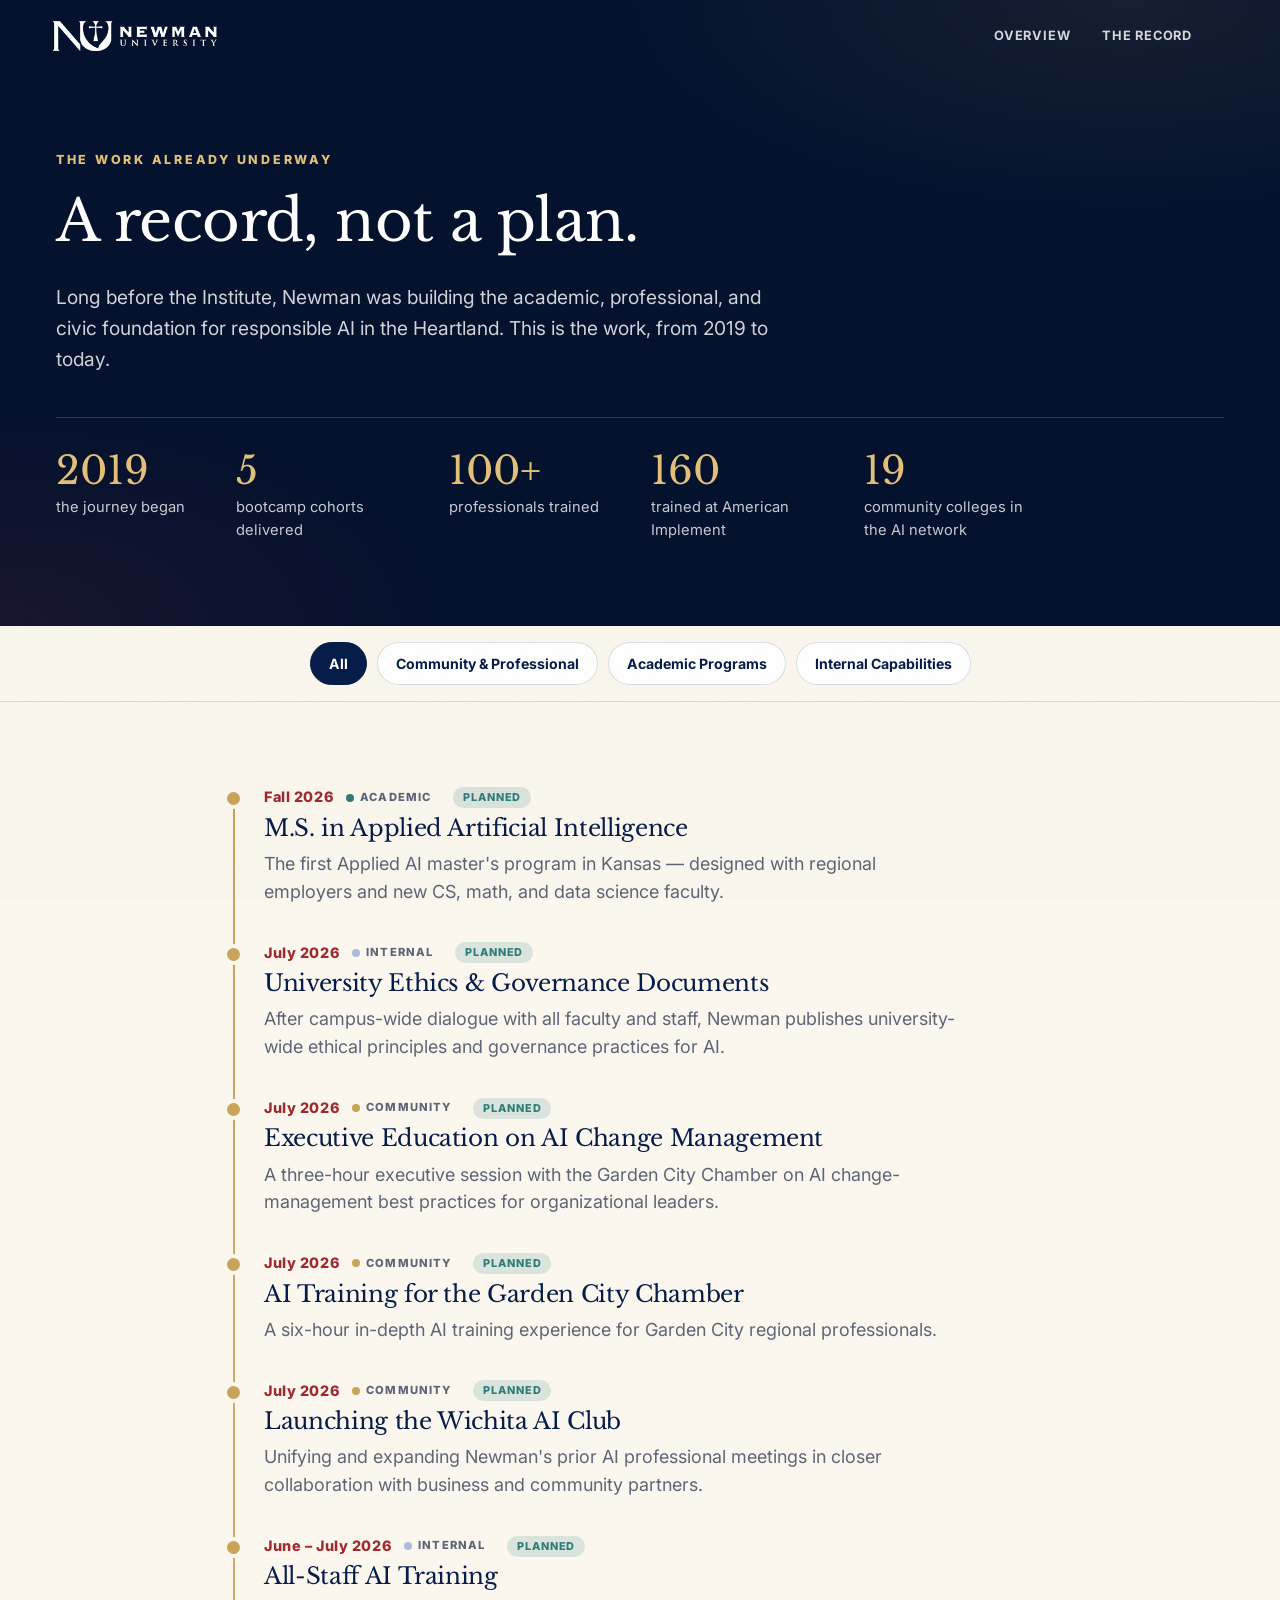
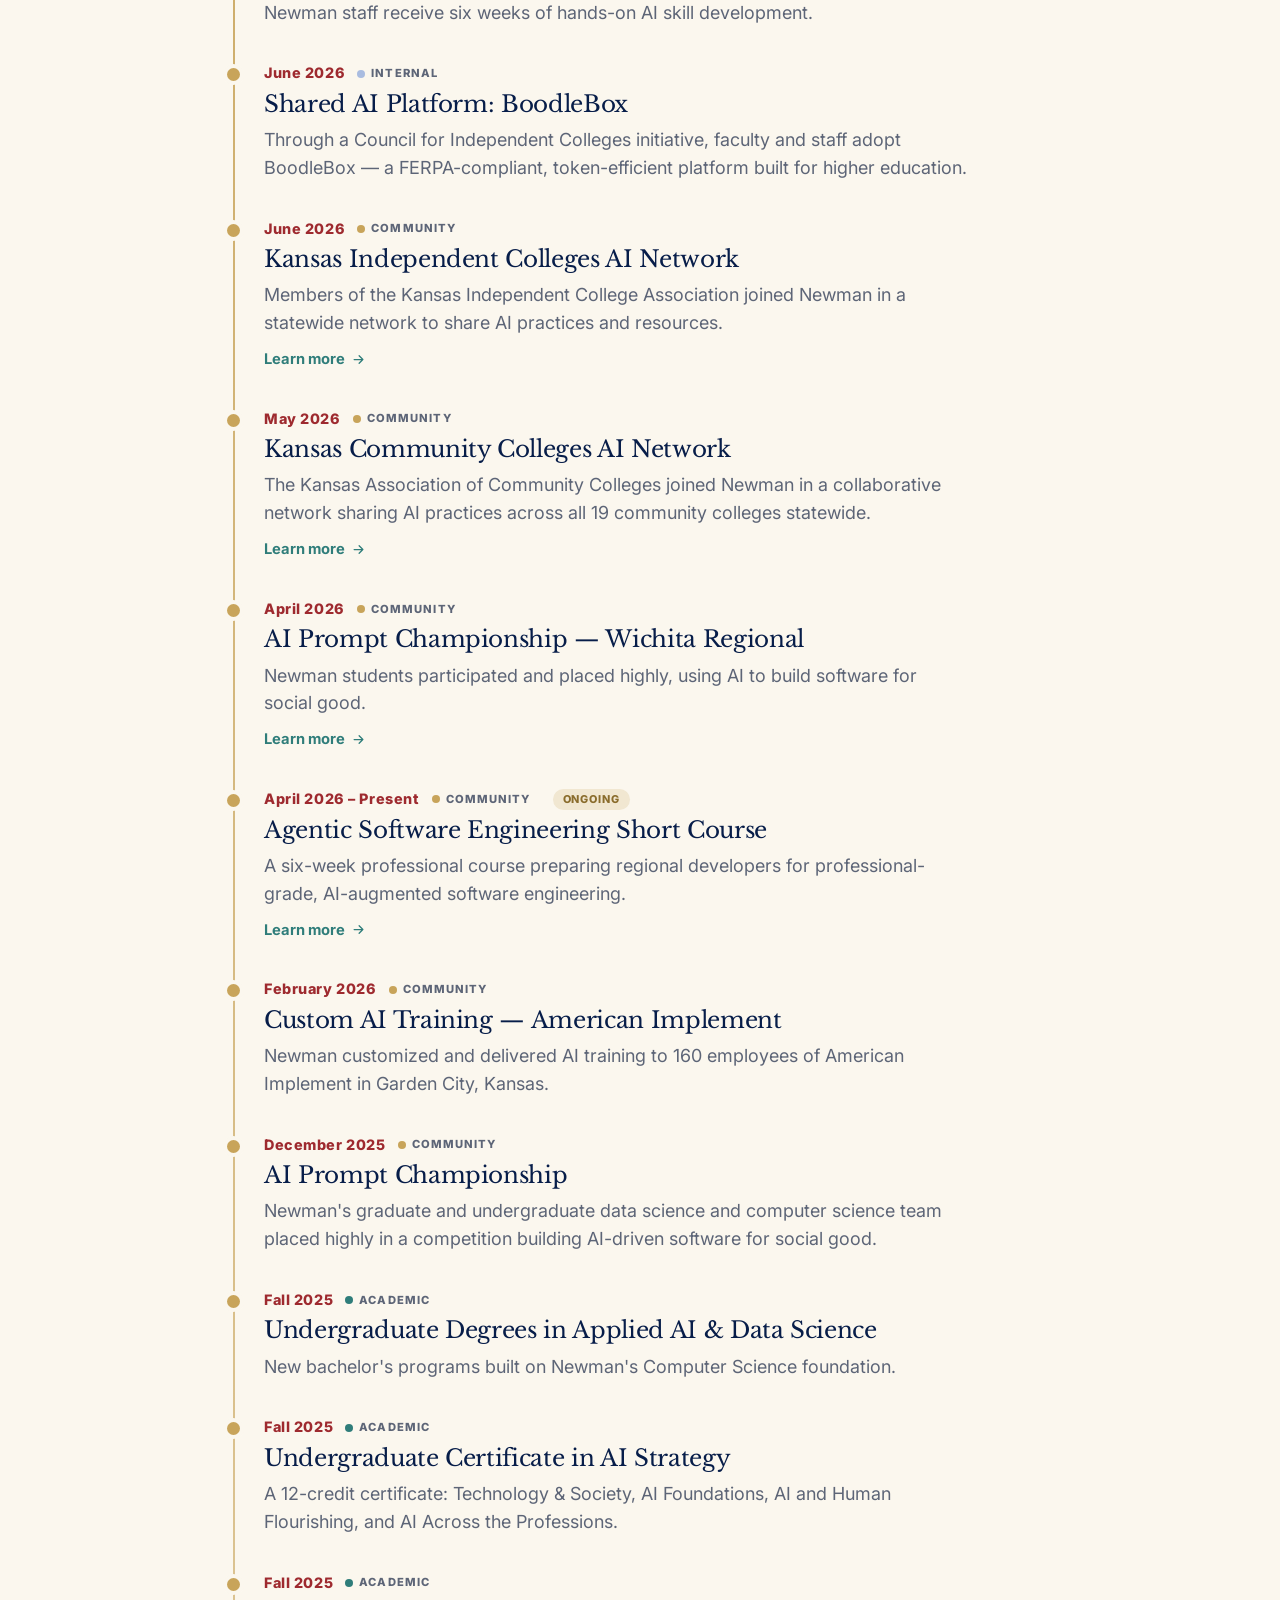
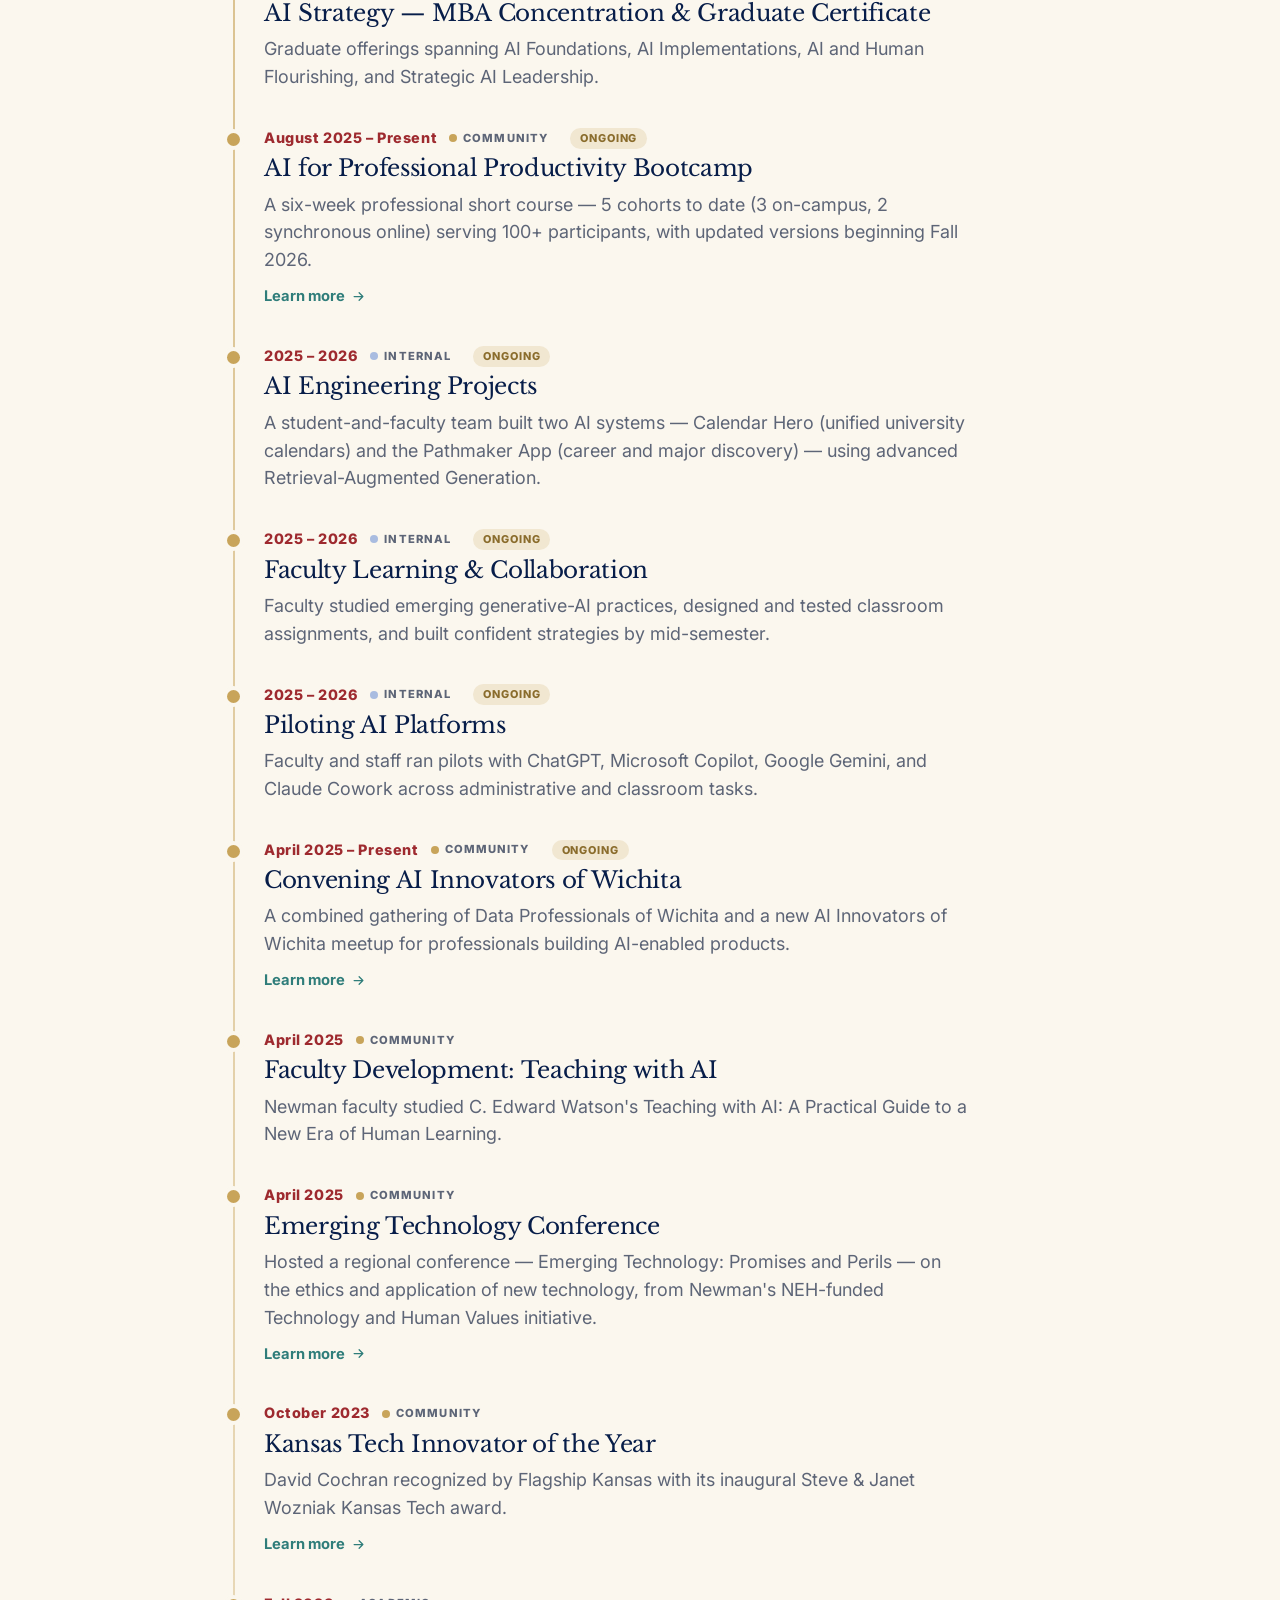
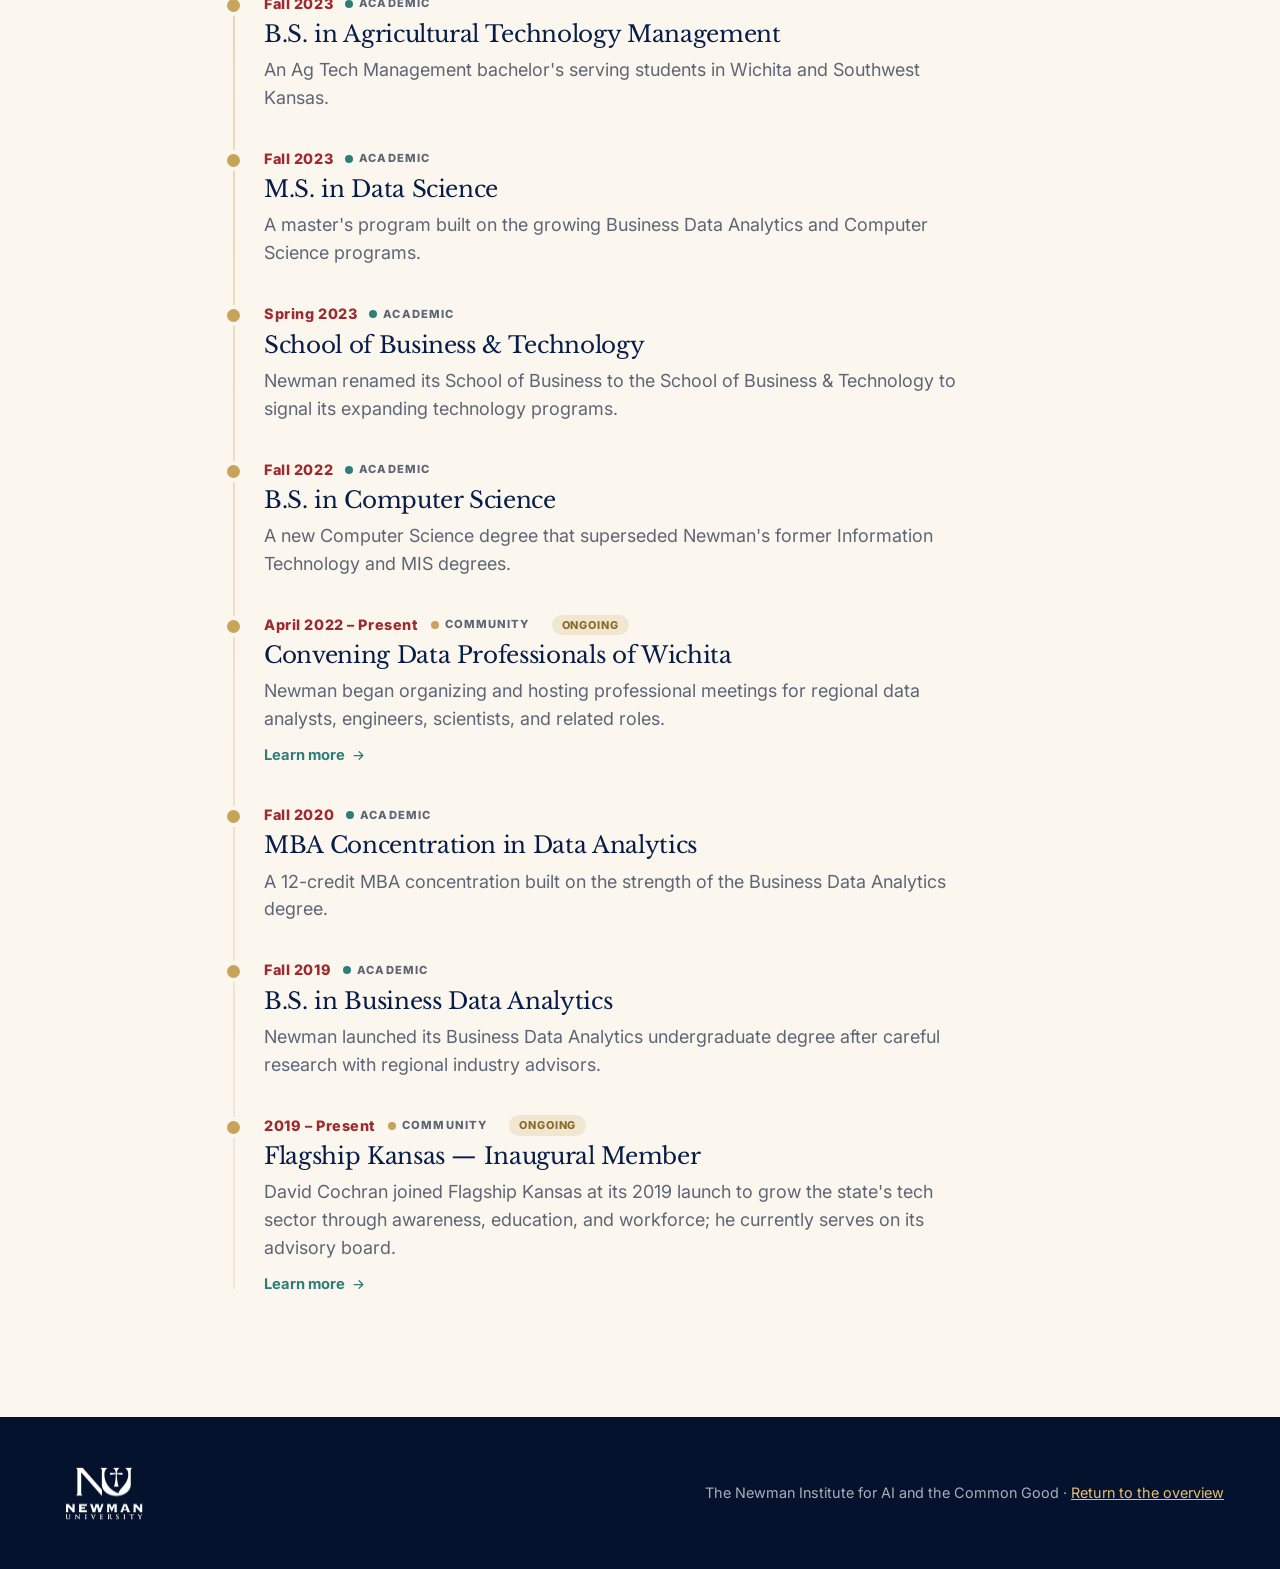
==== the-record.html @ 5522ca12 "Initial Commit" ====
<!doctype html>
<html lang="en">
<head>
  <meta charset="utf-8">
  <meta name="viewport" content="width=device-width, initial-scale=1">
  <title>The Work Already Underway — Newman Institute for AI and the Common Good</title>
  <meta name="description" content="A record of Newman University's AI and technology initiatives from 2019 to the present.">
  <link rel="icon" href="data:image/svg+xml,%3Csvg xmlns='http://www.w3.org/2000/svg' viewBox='0 0 64 64'%3E%3Crect width='64' height='64' fill='%23071D49'/%3E%3Cpath d='M13 48V15h8l23 25V15h8v33h-8L21 23v25z' fill='%23fffaf0'/%3E%3Cpath d='M35 12h8v8h8v8h-8v20h-8V28h-8v-8h8z' fill='%23C8A45A'/%3E%3C/svg%3E">
  <link rel="preconnect" href="https://fonts.googleapis.com">
  <link rel="preconnect" href="https://fonts.gstatic.com" crossorigin>
  <link rel="stylesheet" media="print" onload="this.media='all'" href="https://fonts.googleapis.com/css2?family=Libre+Baskerville:ital,wght@0,400;0,700;1,400&family=Inter:wght@400;500;600;700;800&display=swap">
  <noscript><link rel="stylesheet" href="https://fonts.googleapis.com/css2?family=Libre+Baskerville:ital,wght@0,400;0,700;1,400&family=Inter:wght@400;500;600;700;800&display=swap"></noscript>
  <link rel="stylesheet" href="styles.css">
</head>
<body>
  <a class="skip-link" href="#main">Skip to main content</a>
  <div class="grain" aria-hidden="true"></div>
  <div class="progress" aria-hidden="true"><span id="progressBar"></span></div>

  <header class="site-header" id="siteHeader" aria-label="Site header">
    <a class="brand" href="index.html" aria-label="Newman University home"><img src="assets/Newman Logo HZ.png" alt="Newman University"></a>
    <nav class="site-nav" aria-label="Primary navigation">
      <a href="index.html">Overview</a>
      <a href="#main">The record</a>
    </nav>
    <button class="nav-toggle" id="navToggle" type="button" aria-expanded="false" aria-controls="mobileNav">Menu</button>
  </header>
  <nav class="mobile-nav" id="mobileNav" aria-label="Mobile navigation">
    <a href="index.html">Overview</a>
    <a href="#main">The record</a>
  </nav>

  <main id="main">
    <section class="record-hero">
      <div class="wrap">
        <p class="kicker light reveal">The work already underway</p>
        <h1 class="reveal">A record, not a plan.</h1>
        <p class="lead light reveal">Long before the Institute, Newman was building the academic, professional, and civic foundation for responsible AI in the Heartland. This is the work, from 2019 to today.</p>
        <div class="record-stats reveal">
          <div class="record-stat"><b>2019</b><span>the journey began</span></div>
          <div class="record-stat"><b>5</b><span>bootcamp cohorts delivered</span></div>
          <div class="record-stat"><b>100+</b><span>professionals trained</span></div>
          <div class="record-stat"><b>160</b><span>trained at American Implement</span></div>
          <div class="record-stat"><b>19</b><span>community colleges in the AI network</span></div>
        </div>
      </div>
    </section>

    <div class="filterbar" id="filterbar" role="tablist" aria-label="Filter the record by track">
      <button class="filter-btn is-active" type="button" role="tab" data-filter="all">All</button>
      <button class="filter-btn" type="button" role="tab" data-filter="community">Community &amp; Professional</button>
      <button class="filter-btn" type="button" role="tab" data-filter="academic">Academic Programs</button>
      <button class="filter-btn" type="button" role="tab" data-filter="internal">Internal Capabilities</button>
    </div>

    <div class="record-list">
      <ol class="tl" id="recordTimeline">
        <li class="tl-item" data-track="academic">
          <span class="tl-meta"><span class="tl-date">Fall 2026</span><span class="tl-cat cat-academic">Academic</span> <span class="tl-tag planned">Planned</span></span>
          <h3>M.S. in Applied Artificial Intelligence</h3>
          <p>The first Applied AI master's program in Kansas — designed with regional employers and new CS, math, and data science faculty.</p>
        </li>
        <li class="tl-item" data-track="internal">
          <span class="tl-meta"><span class="tl-date">July 2026</span><span class="tl-cat cat-internal">Internal</span> <span class="tl-tag planned">Planned</span></span>
          <h3>University Ethics &amp; Governance Documents</h3>
          <p>After campus-wide dialogue with all faculty and staff, Newman publishes university-wide ethical principles and governance practices for AI.</p>
        </li>
        <li class="tl-item" data-track="community">
          <span class="tl-meta"><span class="tl-date">July 2026</span><span class="tl-cat cat-community">Community</span> <span class="tl-tag planned">Planned</span></span>
          <h3>Executive Education on AI Change Management</h3>
          <p>A three-hour executive session with the Garden City Chamber on AI change-management best practices for organizational leaders.</p>
        </li>
        <li class="tl-item" data-track="community">
          <span class="tl-meta"><span class="tl-date">July 2026</span><span class="tl-cat cat-community">Community</span> <span class="tl-tag planned">Planned</span></span>
          <h3>AI Training for the Garden City Chamber</h3>
          <p>A six-hour in-depth AI training experience for Garden City regional professionals.</p>
        </li>
        <li class="tl-item" data-track="community">
          <span class="tl-meta"><span class="tl-date">July 2026</span><span class="tl-cat cat-community">Community</span> <span class="tl-tag planned">Planned</span></span>
          <h3>Launching the Wichita AI Club</h3>
          <p>Unifying and expanding Newman's prior AI professional meetings in closer collaboration with business and community partners.</p>
        </li>
        <li class="tl-item" data-track="internal">
          <span class="tl-meta"><span class="tl-date">June – July 2026</span><span class="tl-cat cat-internal">Internal</span> <span class="tl-tag planned">Planned</span></span>
          <h3>All-Staff AI Training</h3>
          <p>Newman staff receive six weeks of hands-on AI skill development.</p>
        </li>
        <li class="tl-item" data-track="internal">
          <span class="tl-meta"><span class="tl-date">June 2026</span><span class="tl-cat cat-internal">Internal</span></span>
          <h3>Shared AI Platform: BoodleBox</h3>
          <p>Through a Council for Independent Colleges initiative, faculty and staff adopt BoodleBox — a FERPA-compliant, token-efficient platform built for higher education.</p>
        </li>
        <li class="tl-item" data-track="community">
          <span class="tl-meta"><span class="tl-date">June 2026</span><span class="tl-cat cat-community">Community</span></span>
          <h3>Kansas Independent Colleges AI Network</h3>
          <p>Members of the Kansas Independent College Association joined Newman in a statewide network to share AI practices and resources.</p>
            <a class="tl-link" href="https://kscolleges.site-ym.com/page/colleges-universities" target="_blank" rel="noopener">Learn more <svg viewBox="0 0 24 24" width="15" height="15" aria-hidden="true"><path d="M5 12h14m0 0l-6-6m6 6l-6 6" fill="none" stroke="currentColor" stroke-width="2" stroke-linecap="round" stroke-linejoin="round"/></svg></a>
        </li>
        <li class="tl-item" data-track="community">
          <span class="tl-meta"><span class="tl-date">May 2026</span><span class="tl-cat cat-community">Community</span></span>
          <h3>Kansas Community Colleges AI Network</h3>
          <p>The Kansas Association of Community Colleges joined Newman in a collaborative network sharing AI practices across all 19 community colleges statewide.</p>
            <a class="tl-link" href="https://www.kacct.org" target="_blank" rel="noopener">Learn more <svg viewBox="0 0 24 24" width="15" height="15" aria-hidden="true"><path d="M5 12h14m0 0l-6-6m6 6l-6 6" fill="none" stroke="currentColor" stroke-width="2" stroke-linecap="round" stroke-linejoin="round"/></svg></a>
        </li>
        <li class="tl-item" data-track="community">
          <span class="tl-meta"><span class="tl-date">April 2026</span><span class="tl-cat cat-community">Community</span></span>
          <h3>AI Prompt Championship — Wichita Regional</h3>
          <p>Newman students participated and placed highly, using AI to build software for social good.</p>
            <a class="tl-link" href="https://aipromptchamp.com/regional/wichita-2026" target="_blank" rel="noopener">Learn more <svg viewBox="0 0 24 24" width="15" height="15" aria-hidden="true"><path d="M5 12h14m0 0l-6-6m6 6l-6 6" fill="none" stroke="currentColor" stroke-width="2" stroke-linecap="round" stroke-linejoin="round"/></svg></a>
        </li>
        <li class="tl-item" data-track="community">
          <span class="tl-meta"><span class="tl-date">April 2026 – Present</span><span class="tl-cat cat-community">Community</span> <span class="tl-tag ongoing">Ongoing</span></span>
          <h3>Agentic Software Engineering Short Course</h3>
          <p>A six-week professional course preparing regional developers for professional-grade, AI-augmented software engineering.</p>
            <a class="tl-link" href="https://newmanu.edu/ai-software-eng" target="_blank" rel="noopener">Learn more <svg viewBox="0 0 24 24" width="15" height="15" aria-hidden="true"><path d="M5 12h14m0 0l-6-6m6 6l-6 6" fill="none" stroke="currentColor" stroke-width="2" stroke-linecap="round" stroke-linejoin="round"/></svg></a>
        </li>
        <li class="tl-item" data-track="community">
          <span class="tl-meta"><span class="tl-date">February 2026</span><span class="tl-cat cat-community">Community</span></span>
          <h3>Custom AI Training — American Implement</h3>
          <p>Newman customized and delivered AI training to 160 employees of American Implement in Garden City, Kansas.</p>
        </li>
        <li class="tl-item" data-track="community">
          <span class="tl-meta"><span class="tl-date">December 2025</span><span class="tl-cat cat-community">Community</span></span>
          <h3>AI Prompt Championship</h3>
          <p>Newman's graduate and undergraduate data science and computer science team placed highly in a competition building AI-driven software for social good.</p>
        </li>
        <li class="tl-item" data-track="academic">
          <span class="tl-meta"><span class="tl-date">Fall 2025</span><span class="tl-cat cat-academic">Academic</span></span>
          <h3>Undergraduate Degrees in Applied AI &amp; Data Science</h3>
          <p>New bachelor's programs built on Newman's Computer Science foundation.</p>
        </li>
        <li class="tl-item" data-track="academic">
          <span class="tl-meta"><span class="tl-date">Fall 2025</span><span class="tl-cat cat-academic">Academic</span></span>
          <h3>Undergraduate Certificate in AI Strategy</h3>
          <p>A 12-credit certificate: Technology &amp; Society, AI Foundations, AI and Human Flourishing, and AI Across the Professions.</p>
        </li>
        <li class="tl-item" data-track="academic">
          <span class="tl-meta"><span class="tl-date">Fall 2025</span><span class="tl-cat cat-academic">Academic</span></span>
          <h3>AI Strategy — MBA Concentration &amp; Graduate Certificate</h3>
          <p>Graduate offerings spanning AI Foundations, AI Implementations, AI and Human Flourishing, and Strategic AI Leadership.</p>
        </li>
        <li class="tl-item" data-track="community">
          <span class="tl-meta"><span class="tl-date">August 2025 – Present</span><span class="tl-cat cat-community">Community</span> <span class="tl-tag ongoing">Ongoing</span></span>
          <h3>AI for Professional Productivity Bootcamp</h3>
          <p>A six-week professional short course — 5 cohorts to date (3 on-campus, 2 synchronous online) serving 100+ participants, with updated versions beginning Fall 2026.</p>
            <a class="tl-link" href="https://newmanu.edu/aibootcamp" target="_blank" rel="noopener">Learn more <svg viewBox="0 0 24 24" width="15" height="15" aria-hidden="true"><path d="M5 12h14m0 0l-6-6m6 6l-6 6" fill="none" stroke="currentColor" stroke-width="2" stroke-linecap="round" stroke-linejoin="round"/></svg></a>
        </li>
        <li class="tl-item" data-track="internal">
          <span class="tl-meta"><span class="tl-date">2025 – 2026</span><span class="tl-cat cat-internal">Internal</span> <span class="tl-tag ongoing">Ongoing</span></span>
          <h3>AI Engineering Projects</h3>
          <p>A student-and-faculty team built two AI systems — Calendar Hero (unified university calendars) and the Pathmaker App (career and major discovery) — using advanced Retrieval-Augmented Generation.</p>
        </li>
        <li class="tl-item" data-track="internal">
          <span class="tl-meta"><span class="tl-date">2025 – 2026</span><span class="tl-cat cat-internal">Internal</span> <span class="tl-tag ongoing">Ongoing</span></span>
          <h3>Faculty Learning &amp; Collaboration</h3>
          <p>Faculty studied emerging generative-AI practices, designed and tested classroom assignments, and built confident strategies by mid-semester.</p>
        </li>
        <li class="tl-item" data-track="internal">
          <span class="tl-meta"><span class="tl-date">2025 – 2026</span><span class="tl-cat cat-internal">Internal</span> <span class="tl-tag ongoing">Ongoing</span></span>
          <h3>Piloting AI Platforms</h3>
          <p>Faculty and staff ran pilots with ChatGPT, Microsoft Copilot, Google Gemini, and Claude Cowork across administrative and classroom tasks.</p>
        </li>
        <li class="tl-item" data-track="community">
          <span class="tl-meta"><span class="tl-date">April 2025 – Present</span><span class="tl-cat cat-community">Community</span> <span class="tl-tag ongoing">Ongoing</span></span>
          <h3>Convening AI Innovators of Wichita</h3>
          <p>A combined gathering of Data Professionals of Wichita and a new AI Innovators of Wichita meetup for professionals building AI-enabled products.</p>
            <a class="tl-link" href="https://www.meetup.com/ai-innovators-of-wichita/" target="_blank" rel="noopener">Learn more <svg viewBox="0 0 24 24" width="15" height="15" aria-hidden="true"><path d="M5 12h14m0 0l-6-6m6 6l-6 6" fill="none" stroke="currentColor" stroke-width="2" stroke-linecap="round" stroke-linejoin="round"/></svg></a>
        </li>
        <li class="tl-item" data-track="community">
          <span class="tl-meta"><span class="tl-date">April 2025</span><span class="tl-cat cat-community">Community</span></span>
          <h3>Faculty Development: Teaching with AI</h3>
          <p>Newman faculty studied C. Edward Watson's Teaching with AI: A Practical Guide to a New Era of Human Learning.</p>
        </li>
        <li class="tl-item" data-track="community">
          <span class="tl-meta"><span class="tl-date">April 2025</span><span class="tl-cat cat-community">Community</span></span>
          <h3>Emerging Technology Conference</h3>
          <p>Hosted a regional conference — Emerging Technology: Promises and Perils — on the ethics and application of new technology, from Newman's NEH-funded Technology and Human Values initiative.</p>
            <a class="tl-link" href="https://newmanu.edu/emerging-technology-conf" target="_blank" rel="noopener">Learn more <svg viewBox="0 0 24 24" width="15" height="15" aria-hidden="true"><path d="M5 12h14m0 0l-6-6m6 6l-6 6" fill="none" stroke="currentColor" stroke-width="2" stroke-linecap="round" stroke-linejoin="round"/></svg></a>
        </li>
        <li class="tl-item" data-track="community">
          <span class="tl-meta"><span class="tl-date">October 2023</span><span class="tl-cat cat-community">Community</span></span>
          <h3>Kansas Tech Innovator of the Year</h3>
          <p>David Cochran recognized by Flagship Kansas with its inaugural Steve &amp; Janet Wozniak Kansas Tech award.</p>
            <a class="tl-link" href="https://flagshipkansas.tech/flagshipkansas-tech-unveils-first-annual-steve-janet-wozniak-kansas-tech-teacher-of-the-year-award" target="_blank" rel="noopener">Learn more <svg viewBox="0 0 24 24" width="15" height="15" aria-hidden="true"><path d="M5 12h14m0 0l-6-6m6 6l-6 6" fill="none" stroke="currentColor" stroke-width="2" stroke-linecap="round" stroke-linejoin="round"/></svg></a>
        </li>
        <li class="tl-item" data-track="academic">
          <span class="tl-meta"><span class="tl-date">Fall 2023</span><span class="tl-cat cat-academic">Academic</span></span>
          <h3>B.S. in Agricultural Technology Management</h3>
          <p>An Ag Tech Management bachelor's serving students in Wichita and Southwest Kansas.</p>
        </li>
        <li class="tl-item" data-track="academic">
          <span class="tl-meta"><span class="tl-date">Fall 2023</span><span class="tl-cat cat-academic">Academic</span></span>
          <h3>M.S. in Data Science</h3>
          <p>A master's program built on the growing Business Data Analytics and Computer Science programs.</p>
        </li>
        <li class="tl-item" data-track="academic">
          <span class="tl-meta"><span class="tl-date">Spring 2023</span><span class="tl-cat cat-academic">Academic</span></span>
          <h3>School of Business &amp; Technology</h3>
          <p>Newman renamed its School of Business to the School of Business &amp; Technology to signal its expanding technology programs.</p>
        </li>
        <li class="tl-item" data-track="academic">
          <span class="tl-meta"><span class="tl-date">Fall 2022</span><span class="tl-cat cat-academic">Academic</span></span>
          <h3>B.S. in Computer Science</h3>
          <p>A new Computer Science degree that superseded Newman's former Information Technology and MIS degrees.</p>
        </li>
        <li class="tl-item" data-track="community">
          <span class="tl-meta"><span class="tl-date">April 2022 – Present</span><span class="tl-cat cat-community">Community</span> <span class="tl-tag ongoing">Ongoing</span></span>
          <h3>Convening Data Professionals of Wichita</h3>
          <p>Newman began organizing and hosting professional meetings for regional data analysts, engineers, scientists, and related roles.</p>
            <a class="tl-link" href="https://www.meetup.com/wichita-data-professionals/" target="_blank" rel="noopener">Learn more <svg viewBox="0 0 24 24" width="15" height="15" aria-hidden="true"><path d="M5 12h14m0 0l-6-6m6 6l-6 6" fill="none" stroke="currentColor" stroke-width="2" stroke-linecap="round" stroke-linejoin="round"/></svg></a>
        </li>
        <li class="tl-item" data-track="academic">
          <span class="tl-meta"><span class="tl-date">Fall 2020</span><span class="tl-cat cat-academic">Academic</span></span>
          <h3>MBA Concentration in Data Analytics</h3>
          <p>A 12-credit MBA concentration built on the strength of the Business Data Analytics degree.</p>
        </li>
        <li class="tl-item" data-track="academic">
          <span class="tl-meta"><span class="tl-date">Fall 2019</span><span class="tl-cat cat-academic">Academic</span></span>
          <h3>B.S. in Business Data Analytics</h3>
          <p>Newman launched its Business Data Analytics undergraduate degree after careful research with regional industry advisors.</p>
        </li>
        <li class="tl-item" data-track="community">
          <span class="tl-meta"><span class="tl-date">2019 – Present</span><span class="tl-cat cat-community">Community</span> <span class="tl-tag ongoing">Ongoing</span></span>
          <h3>Flagship Kansas — Inaugural Member</h3>
          <p>David Cochran joined Flagship Kansas at its 2019 launch to grow the state's tech sector through awareness, education, and workforce; he currently serves on its advisory board.</p>
            <a class="tl-link" href="https://flagshipkansas.tech/leadership/david-cochran" target="_blank" rel="noopener">Learn more <svg viewBox="0 0 24 24" width="15" height="15" aria-hidden="true"><path d="M5 12h14m0 0l-6-6m6 6l-6 6" fill="none" stroke="currentColor" stroke-width="2" stroke-linecap="round" stroke-linejoin="round"/></svg></a>
        </li>
      </ol>
    </div>
  </main>

  <footer class="site-footer">
    <img src="assets/Newman Logo VT_White.png" alt="Newman University">
    <p>The Newman Institute for AI and the Common Good · <a href="index.html" style="color:var(--gold-bright)">Return to the overview</a></p>
  </footer>

  <script>
  (function(){
    var reduce = window.matchMedia && window.matchMedia("(prefers-reduced-motion: reduce)").matches;
    var header=document.getElementById("siteHeader"), bar=document.getElementById("progressBar");
    function onScroll(){var y=window.pageYOffset||document.documentElement.scrollTop;
      if(header)header.classList.toggle("scrolled",y>40);
      if(bar){var h=document.documentElement,m=h.scrollHeight-h.clientHeight;bar.style.width=(m>0?(y/m)*100:0)+"%";}}
    window.addEventListener("scroll",onScroll,{passive:true});window.addEventListener("resize",onScroll);onScroll();
    var nt=document.getElementById("navToggle"),mn=document.getElementById("mobileNav");
    if(nt&&mn){nt.addEventListener("click",function(){var o=mn.classList.toggle("open");nt.setAttribute("aria-expanded",String(o));});
      mn.querySelectorAll("a").forEach(function(a){a.addEventListener("click",function(){mn.classList.remove("open");});});}
    var reveals=document.querySelectorAll(".reveal");
    if("IntersectionObserver" in window && !reduce){
      var io=new IntersectionObserver(function(es){es.forEach(function(e){if(e.isIntersecting){e.target.classList.add("in");io.unobserve(e.target);}});},{threshold:.16});
      reveals.forEach(function(el){io.observe(el);});
    } else { reveals.forEach(function(el){el.classList.add("in");}); }
    var btns=document.querySelectorAll(".filter-btn"), its=document.querySelectorAll(".tl-item");
    btns.forEach(function(b){b.addEventListener("click",function(){
      var f=b.getAttribute("data-filter");
      btns.forEach(function(x){x.classList.toggle("is-active",x===b);x.setAttribute("aria-selected",String(x===b));});
      its.forEach(function(it){it.hidden=!(f==="all"||it.getAttribute("data-track")===f);});
    });});
  })();
  </script>
</body>
</html>
---- styles.css ----
/* ============================================================
   The Newman Institute for AI and the Common Good
   Board experience — visual system
   ============================================================ */
:root{
  --navy:#071d49;
  --navy-2:#0b265c;
  --navy-deep:#04122e;
  --red:#9e2a2f;
  --gold:#c8a45a;
  --gold-bright:#e4c178;
  --teal:#2f7d7a;
  --wheat:#d7a85b;
  --paper:#fbf7ee;
  --limestone:#f4eee1;
  --ink:#1a2233;
  --muted:#5d6577;
  --line:rgba(7,29,73,.14);
  --white:#fff;
  --shadow-lg:0 40px 90px -30px rgba(7,29,73,.45);
  --shadow-md:0 24px 60px -28px rgba(7,29,73,.4);
  --display:"Libre Baskerville",Georgia,"Times New Roman",serif;
  --body:"Inter","Helvetica Neue",Arial,sans-serif;
  --ease:cubic-bezier(.2,.8,.2,1);
  --maxw:1180px;
}
*{box-sizing:border-box}
html{scroll-behavior:smooth}
body{
  margin:0;color:var(--ink);background:var(--paper);
  font-family:var(--body);font-size:18px;line-height:1.55;
  -webkit-font-smoothing:antialiased;text-rendering:optimizeLegibility;
  overflow-x:hidden;
}
img{display:block;max-width:100%}
a{color:inherit}
button{font:inherit}
button,a{-webkit-tap-highlight-color:transparent}
:focus-visible{outline:3px solid var(--gold-bright);outline-offset:3px;border-radius:2px}

/* film grain */
.grain{position:fixed;inset:0;z-index:60;pointer-events:none;opacity:.05;mix-blend-mode:multiply;
  background-image:url("data:image/svg+xml,%3Csvg xmlns='http://www.w3.org/2000/svg' width='140' height='140'%3E%3Cfilter id='n'%3E%3CfeTurbulence type='fractalNoise' baseFrequency='.9' numOctaves='2'/%3E%3C/filter%3E%3Crect width='100%25' height='100%25' filter='url(%23n)'/%3E%3C/svg%3E");}

.skip-link{position:fixed;top:12px;left:12px;z-index:200;transform:translateY(-150%);
  padding:10px 16px;border-radius:999px;background:var(--gold);color:var(--navy);font-weight:800;
  text-decoration:none;transition:transform .2s ease}
.skip-link:focus{transform:translateY(0)}

.progress{position:fixed;top:0;left:0;right:0;height:3px;z-index:120;background:rgba(7,29,73,.08)}
.progress span{display:block;width:0;height:100%;
  background:linear-gradient(90deg,var(--red),var(--gold),var(--teal))}

/* ---------- Header ---------- */
.site-header{position:fixed;top:0;left:0;right:0;z-index:110;
  display:grid;grid-template-columns:auto 1fr auto;align-items:center;gap:24px;
  padding:18px max(clamp(20px,4vw,40px), calc((100% - var(--maxw)) / 2));
  transition:background .4s var(--ease),padding .4s var(--ease),box-shadow .4s var(--ease),border-color .4s var(--ease);
  border-bottom:1px solid transparent}
.site-header.scrolled{background:rgba(251,247,238,.86);backdrop-filter:blur(14px);
  border-bottom-color:var(--line);box-shadow:0 10px 40px -24px rgba(7,29,73,.5);padding-top:12px;padding-bottom:12px}
.brand{display:flex;align-items:center;width:170px}
.brand img{width:100%;filter:brightness(0) invert(1);transition:filter .4s var(--ease)}
.site-header.scrolled .brand img{filter:none}
.site-nav{display:flex;justify-content:flex-end;gap:4px}
.site-nav a{position:relative;padding:8px 14px;text-decoration:none;font-size:.8rem;font-weight:700;
  letter-spacing:.06em;text-transform:uppercase;color:rgba(255,255,255,.82);transition:color .3s ease}
.site-header.scrolled .site-nav a{color:var(--navy)}
.site-nav a::after{content:"";position:absolute;left:14px;right:14px;bottom:2px;height:2px;
  background:var(--gold);transform:scaleX(0);transform-origin:left;transition:transform .3s var(--ease)}
.site-nav a:hover::after{transform:scaleX(1)}
.nav-toggle{display:none;padding:9px 14px;border:1px solid rgba(255,255,255,.4);background:transparent;
  color:var(--white);font-weight:700;border-radius:4px;cursor:pointer}
.site-header.scrolled .nav-toggle{border-color:var(--line);color:var(--navy)}
.mobile-nav{position:fixed;top:0;left:0;right:0;z-index:105;display:none;flex-direction:column;
  padding:84px 20px 24px;background:var(--navy);box-shadow:var(--shadow-lg)}
.mobile-nav.open{display:flex}
.mobile-nav a{padding:14px 8px;color:rgba(255,255,255,.9);text-decoration:none;font-weight:700;
  border-bottom:1px solid rgba(255,255,255,.12);text-transform:uppercase;letter-spacing:.05em;font-size:.9rem}

/* ---------- Shared ---------- */
.wrap{max-width:var(--maxw);margin:0 auto}
.section{position:relative;padding:clamp(84px,11vw,160px) clamp(20px,5vw,56px)}
.kicker{margin:0 0 22px;font-size:.78rem;font-weight:800;letter-spacing:.22em;text-transform:uppercase;color:var(--red)}
.kicker.light{color:var(--gold-bright)}
h1,h2,h3{margin:0;font-family:var(--display);font-weight:400;letter-spacing:-.015em}
h2{font-size:clamp(2.1rem,4.6vw,4.2rem);line-height:1.07}
h3{font-size:clamp(1.3rem,2vw,1.85rem);line-height:1.15;font-weight:600}
.accent{color:var(--gold)}
.why .accent,.region .accent,.invitation .accent{color:var(--gold-bright)}
.lead{max-width:62ch;margin:30px 0 0;font-size:clamp(1.1rem,1.5vw,1.34rem);line-height:1.6;color:var(--muted)}
.lead.light{color:rgba(255,255,255,.82)}

.button{display:inline-flex;align-items:center;justify-content:center;gap:9px;min-height:54px;padding:14px 30px;
  border:1px solid transparent;border-radius:999px;text-decoration:none;font-weight:700;letter-spacing:.01em;
  transition:transform .25s var(--ease),box-shadow .25s var(--ease),background .25s ease,color .25s ease}
.button.primary{background:var(--gold);color:var(--navy);box-shadow:0 18px 40px -18px rgba(200,164,90,.9)}
.button.primary:hover{transform:translateY(-3px);box-shadow:0 26px 50px -18px rgba(200,164,90,1)}
.button.ghost{color:var(--white);border-color:rgba(255,255,255,.4);background:rgba(255,255,255,.04)}
.button.ghost:hover{background:rgba(255,255,255,.12);transform:translateY(-3px)}
.button .arr{flex:0 0 auto;transition:transform .25s var(--ease)}
.button:hover .arr{transform:translateX(4px)}

/* reveal animation */
.reveal{opacity:0;transform:translateY(26px);transition:opacity .9s var(--ease),transform .9s var(--ease)}
.reveal.in{opacity:1;transform:none}

/* ============================================================
   HERO
   ============================================================ */
.hero{position:relative;min-height:min(100svh,760px);display:flex;flex-direction:column;justify-content:center;
  --inset:max(clamp(20px,5vw,56px), calc((100% - var(--maxw)) / 2));
  padding:92px var(--inset) 76px;overflow:hidden;background:var(--navy-deep);color:var(--white)}
.hero-mosaic{position:absolute;inset:0;z-index:0;display:grid;
  grid-template-columns:repeat(6,1fr);grid-template-rows:repeat(4,1fr);gap:6px;padding:6px}
.hero-mosaic .m{position:relative;margin:0;overflow:hidden;opacity:0;transform:scale(1.06);
  animation:tileIn 1.5s var(--ease) forwards}
.hero-mosaic .m img{width:100%;height:100%;object-fit:cover;
  filter:saturate(.62) contrast(1.05) brightness(.82);transition:transform 8s var(--ease)}
.hero-mosaic .m::after{content:"";position:absolute;inset:0;
  background:linear-gradient(180deg,rgba(7,29,73,.15),rgba(4,18,46,.55));mix-blend-mode:multiply}
.m1{grid-column:1/4;grid-row:1/3;animation-delay:.05s}
.m2{grid-column:4/7;grid-row:1/2;animation-delay:.2s}
.m3{grid-column:1/3;grid-row:3/5;animation-delay:.35s}
.m4{grid-column:4/6;grid-row:2/5;animation-delay:.28s}
.m5{grid-column:3/4;grid-row:3/5;animation-delay:.5s}
.m6{grid-column:6/7;grid-row:2/5;animation-delay:.42s}
.hero:hover .m img{transform:scale(1.05)}
@keyframes tileIn{to{opacity:1;transform:scale(1)}}
.hero-veil{position:absolute;inset:0;z-index:1;
  background:
    linear-gradient(90deg,rgba(4,18,46,.95) 0%,rgba(4,18,46,.9) 44%,rgba(4,18,46,.58) 62%,rgba(4,18,46,.2) 80%,transparent 93%),
    linear-gradient(180deg,rgba(4,18,46,.4) 0%,transparent 26%,transparent 58%,rgba(4,18,46,.82) 100%)}
.hero-copy{position:relative;z-index:2;max-width:880px}
.eyebrow{margin:0 0 18px;font-size:.82rem;font-weight:800;letter-spacing:.2em;text-transform:uppercase;color:var(--gold-bright)}
h1{font-family:var(--display);font-weight:400;font-size:clamp(2.15rem,4.5vw,4.5rem);line-height:1.06;letter-spacing:-.01em;
  text-wrap:balance}
h1 .accent{color:var(--gold-bright);font-weight:400}
.hero-lede{max-width:58ch;margin:22px 0 0;font-size:clamp(1.1rem,1.55vw,1.4rem);line-height:1.6;color:rgba(255,255,255,.84)}
.hero-actions{display:flex;flex-wrap:wrap;gap:14px;margin-top:28px}
.scroll-cue{position:absolute;left:50%;bottom:30px;z-index:2;transform:translateX(-50%);
  display:flex;flex-direction:column;align-items:center;gap:6px;color:rgba(255,255,255,.7);
  text-decoration:none;font-size:.72rem;letter-spacing:.22em;text-transform:uppercase;font-weight:700}
.scroll-cue svg{animation:bob 2.4s ease-in-out infinite}
@keyframes bob{0%,100%{transform:translateY(0)}50%{transform:translateY(7px)}}

/* ============================================================
   THE MOMENT
   ============================================================ */
.moment{background:var(--paper)}
.stat-row{display:grid;grid-template-columns:repeat(3,1fr);gap:clamp(20px,4vw,52px);margin:64px 0 0;
  padding:48px 0;border-top:1px solid var(--line);border-bottom:1px solid var(--line)}
.stat{display:flex;flex-direction:column;gap:10px}
.stat-num{font-family:var(--display);font-weight:400;font-size:clamp(3.2rem,7vw,5.4rem);line-height:.9;color:var(--navy);
  font-variant-numeric:tabular-nums}
.stat-label{font-size:1.02rem;line-height:1.4;color:var(--muted);max-width:24ch}
.stat-label strong{color:var(--ink);font-weight:700}
.tension{display:grid;grid-template-columns:1fr 1fr;gap:clamp(28px,6vw,72px);margin-top:60px}
.tension p{margin:0;font-size:1.12rem;line-height:1.65;color:var(--muted)}
.tension-line{font-family:var(--display);font-weight:400;font-size:clamp(1.4rem,2.4vw,2.1rem) !important;
  line-height:1.32 !important;color:var(--navy) !important}
.tension-line em{color:var(--red);font-style:italic}

/* ============================================================
   THE ANSWER
   ============================================================ */
.answer{background:var(--limestone)}
.verbs{display:grid;grid-template-columns:repeat(3,1fr);gap:18px;margin-top:64px}
.verb{position:relative;display:flex;flex-direction:column;padding:32px 30px;
  border-radius:12px;background:var(--white);border:1px solid var(--line);
  box-shadow:0 24px 60px -40px rgba(7,29,73,.5);transition:transform .35s var(--ease),box-shadow .35s var(--ease)}
.verb:hover{transform:translateY(-5px);box-shadow:0 34px 70px -38px rgba(7,29,73,.55)}

.verb h3{font-size:2rem;color:var(--navy);margin-bottom:14px;margin-top:4px}
.verb p{margin:0;color:var(--muted);font-size:1.04rem;line-height:1.55}
.verb em{color:var(--red);font-style:italic}

/* ============================================================
   WHY NEWMAN
   ============================================================ */
.why{color:var(--white);background:var(--navy);overflow:hidden}
.why-bg{position:absolute;inset:0;z-index:0;opacity:.5;
  background:
    radial-gradient(80% 60% at 85% 8%,rgba(200,164,90,.22),transparent 60%),
    radial-gradient(70% 60% at 10% 100%,rgba(158,42,47,.3),transparent 60%),
    var(--navy)}
.why .wrap{position:relative;z-index:1}
.encyclical{margin:54px 0;padding:clamp(30px,5vw,56px);border-left:3px solid var(--gold);
  background:linear-gradient(135deg,rgba(255,255,255,.05),transparent);border-radius:2px}
.encyclical blockquote{margin:0;font-family:var(--display);font-weight:400;font-style:italic;
  font-size:clamp(1.5rem,3vw,2.6rem);line-height:1.32;color:#fff;text-wrap:balance}
.encyclical figcaption{margin-top:22px;font-size:.92rem;letter-spacing:.04em;color:var(--gold-bright);font-weight:600}
.encyclical cite{font-style:normal}
.why-grid{display:grid;grid-template-columns:repeat(2,1fr);gap:18px;margin-top:54px}
.why-card{padding:32px 30px;border:1px solid rgba(255,255,255,.14);border-radius:4px;
  background:rgba(255,255,255,.03);transition:transform .4s var(--ease),background .4s ease,border-color .4s ease}
.why-card:hover{transform:translateY(-5px);background:rgba(255,255,255,.06);border-color:rgba(200,164,90,.5)}
.why-card h3{color:var(--gold-bright);font-size:1.35rem;margin-bottom:12px}
.why-card p{margin:0;color:rgba(255,255,255,.8);font-size:1.02rem;line-height:1.55}

/* ============================================================
   THE RECORD
   ============================================================ */
.work{background:var(--paper)}
.proof-callout{display:flex;align-items:center;gap:clamp(26px,4vw,60px);margin:56px 0 64px;
  padding:clamp(34px,4vw,52px) clamp(30px,4vw,56px);border-radius:6px;background:var(--white);
  border:1px solid var(--line);border-left:5px solid var(--gold);box-shadow:0 26px 64px -40px rgba(7,29,73,.55)}
.proof-callout .proof-num{flex:0 0 auto;font-family:var(--display);font-weight:400;
  font-size:clamp(3.6rem,9vw,7rem);line-height:.86;color:var(--red);font-variant-numeric:tabular-nums}
.proof-statement{margin:0;font-family:var(--display);font-weight:400;
  font-size:clamp(1.35rem,2.5vw,2.2rem);line-height:1.22;color:var(--navy);max-width:20ch}
.timeline{list-style:none;margin:0;padding:0;display:grid;grid-template-columns:repeat(5,1fr);gap:0;
  border:1px solid var(--line);border-radius:4px;overflow:hidden;background:var(--white)}
.t-item{position:relative;padding:30px 24px 34px;border-right:1px solid var(--line)}
.t-item:last-child{border-right:0}
.t-item::before{content:"";position:absolute;top:0;left:0;right:0;height:4px;
  background:linear-gradient(90deg,var(--gold),var(--wheat));transform:scaleX(0);transform-origin:left;
  transition:transform .8s var(--ease)}
.t-item.in::before{transform:scaleX(1)}
.t-year{display:inline-block;margin-bottom:18px;font-weight:800;letter-spacing:.05em;color:var(--red);font-size:.92rem}
.t-item h3{font-size:1.18rem;margin-bottom:10px;line-height:1.2}
.t-item p{margin:0;color:var(--muted);font-size:.96rem;line-height:1.5}

/* ============================================================
   PHILOSOPHY WALL
   ============================================================ */
.philosophy{background:var(--limestone)}
.phil-stage{display:grid;grid-template-columns:minmax(0,1fr) minmax(300px,.5fr);gap:20px;margin-top:60px;align-items:start}
.phil-grid{display:grid;grid-template-columns:repeat(2,1fr);gap:12px}
.pcard{position:relative;overflow:hidden;display:flex;flex-direction:column;justify-content:space-between;gap:18px;
  min-height:98px;padding:16px 20px;text-align:left;border:1px solid var(--line);border-radius:4px;
  background:var(--white);cursor:pointer;color:var(--ink);
  transition:transform .3s var(--ease),background .3s ease,color .3s ease,box-shadow .3s ease}
.pcard span{font-family:var(--display);font-weight:400;font-size:1.25rem;color:var(--red)}
.pcard strong{font-family:var(--display);font-weight:400;font-size:clamp(1.5rem,2.2vw,2.15rem);line-height:1.12}
.pcard:hover{transform:translateY(-4px);box-shadow:var(--shadow-md)}
.pcard.is-selected{background:var(--navy);color:var(--white);box-shadow:var(--shadow-lg)}
.pcard.is-selected span{color:var(--gold-bright)}
.pcard.good{grid-column:1 / -1;flex-direction:row;align-items:center;justify-content:flex-start;gap:22px;min-height:132px;background:linear-gradient(120deg,#f6e8c4,#efdcab)}
.pcard.good.is-selected{background:var(--navy)}
.phil-detail{position:sticky;overflow:hidden;top:110px;padding:clamp(28px,4vw,42px);border-radius:4px;color:var(--white);
  background:linear-gradient(150deg,rgba(158,42,47,.32),transparent 52%),var(--navy);box-shadow:var(--shadow-lg);
  min-height:340px}
.phil-detail > *{position:relative;z-index:1}
.phil-detail::before{content:"";position:absolute;top:0;right:0;bottom:0;width:40%;z-index:0;pointer-events:none;background:radial-gradient(circle at 100% 0%, rgba(228,193,120,.14), transparent 60%),url("data:image/svg+xml,%3Csvg%20xmlns%3D%27http%3A%2F%2Fwww.w3.org%2F2000%2Fsvg%27%20width%3D%27430%27%20height%3D%27420%27%3E%3Cg%20fill%3D%27none%27%20stroke%3D%27%23ffffff%27%20stroke-opacity%3D%27.22%27%20stroke-width%3D%279%27%3E%3Ccircle%20cx%3D%22430%22%20cy%3D%22210%22%20r%3D%2270%22%2F%3E%3Ccircle%20cx%3D%22430%22%20cy%3D%22210%22%20r%3D%22150%22%2F%3E%3Ccircle%20cx%3D%22430%22%20cy%3D%22210%22%20r%3D%22230%22%2F%3E%3Ccircle%20cx%3D%22430%22%20cy%3D%22210%22%20r%3D%22310%22%2F%3E%3Ccircle%20cx%3D%22430%22%20cy%3D%22210%22%20r%3D%22390%22%2F%3E%3Ccircle%20cx%3D%22430%22%20cy%3D%22210%22%20r%3D%22470%22%2F%3E%3C%2Fg%3E%3C%2Fsvg%3E") right center / auto 150% no-repeat;-webkit-mask-image:linear-gradient(90deg,transparent 0%,#000 55%);mask-image:linear-gradient(90deg,transparent 0%,#000 55%)}
.phil-detail .mini{margin:0 0 16px;font-size:.74rem;font-weight:800;letter-spacing:.18em;text-transform:uppercase;color:var(--gold-bright)}
.phil-detail h3{font-size:clamp(1.9rem,3vw,2.8rem);color:#fff;margin-bottom:18px}
.phil-detail #cText{margin:0;color:rgba(255,255,255,.85);font-size:1.1rem;line-height:1.55}
.phil-quote{margin:24px 0 0;padding:2px 0 2px 20px;border-left:2px solid var(--gold);
  font-family:var(--display);font-style:italic;font-weight:400;font-size:1.16rem;line-height:1.45;color:#fff}
.phil-cite{display:block;margin-top:14px;font-style:normal;font-size:.74rem;font-weight:700;
  letter-spacing:.1em;text-transform:uppercase;color:var(--gold-bright)}

/* ============================================================
   THE REGION (map)
   ============================================================ */
.region{color:var(--white);background:linear-gradient(180deg,var(--navy-2),var(--navy));overflow:hidden}
.map-toggles{display:flex;flex-wrap:wrap;gap:10px;margin-top:40px}
.mtoggle{display:inline-flex;align-items:center;gap:9px;padding:11px 18px;border-radius:999px;cursor:pointer;
  border:1px solid rgba(255,255,255,.26);background:rgba(255,255,255,.05);color:rgba(255,255,255,.6);
  font-weight:700;font-size:.9rem;transition:all .3s ease}
.mtoggle i{width:11px;height:11px;border-radius:50%;background:currentColor;display:inline-block}
.mtoggle[data-layer="academic"]{--c:var(--gold-bright)}
.mtoggle[data-layer="workforce"]{--c:#5fb3b0}
.mtoggle[data-layer="civic"]{--c:#e98d92}
.mtoggle.is-on{color:#fff;border-color:var(--c);background:rgba(255,255,255,.1)}
.mtoggle.is-on i{color:var(--c)}
.map-frame{position:relative;margin-top:36px;border-radius:6px;overflow:hidden;
  background:rgba(255,255,255,.03);border:1px solid rgba(255,255,255,.12);padding:10px}
#ksMap{width:100%;height:auto;display:block}
.ks-outline{fill:rgba(255,255,255,.045);stroke:rgba(200,164,90,.55);stroke-width:2}
.link{fill:none;stroke-width:2;stroke-linecap:round;stroke-dasharray:var(--len);stroke-dashoffset:var(--len);
  opacity:.85;transition:opacity .4s ease}
.map-frame.drawn .link{animation:draw 1.6s var(--ease) forwards}
@keyframes draw{to{stroke-dashoffset:0}}
.link.academic{stroke:var(--gold-bright)}
.link.workforce{stroke:#5fb3b0}
.link.civic{stroke:#e98d92}
.node circle{transition:opacity .4s ease}
.node .dot{stroke:var(--navy);stroke-width:1.5}
.node.academic .dot{fill:var(--gold-bright)}
.node.workforce .dot{fill:#5fb3b0}
.node.civic .dot{fill:#e98d92}
.node.hub .dot{fill:#fff;stroke:var(--gold);stroke-width:3}
.node.hub .pulse{fill:var(--gold-bright);opacity:.5;animation:pulse 2.6s ease-out infinite}
@keyframes pulse{0%{r:7;opacity:.5}70%{r:26;opacity:0}100%{opacity:0}}
.node text{fill:#fff;font-family:var(--body);font-size:13px;font-weight:600;paint-order:stroke;
  stroke:var(--navy-deep);stroke-width:3px}
.node.hub text{font-size:15px;font-weight:800;fill:var(--gold-bright)}
.layer-off{opacity:.08 !important}
.map-watermark{position:absolute;right:18px;bottom:6px;font-family:var(--display);font-weight:400;
  font-size:clamp(2.4rem,7vw,5.5rem);color:rgba(255,255,255,.05);letter-spacing:.1em;pointer-events:none}
.map-caption{font-size:1rem;margin-top:24px}

/* ============================================================
   THE DECISION
   ============================================================ */
.decision{background:var(--paper)}
.ask-grid{display:grid;grid-template-columns:repeat(3,1fr);gap:18px;margin:60px 0 64px}
.ask-card{padding:34px 30px;border-radius:4px;background:var(--white);border:1px solid var(--line);
  box-shadow:0 20px 56px -36px rgba(7,29,73,.5)}
.ask-figure{margin:0 0 16px;font-family:var(--display);font-weight:400;font-size:clamp(2.4rem,4vw,3.4rem);
  line-height:1;color:var(--navy)}
.ask-detail{margin:0;font-size:1.02rem;line-height:1.55;color:var(--muted)}
.ask-detail strong{color:var(--ink)}
.scenario{padding:clamp(34px,5vw,52px);border-radius:6px;color:var(--white);
  background:linear-gradient(140deg,var(--navy-2),var(--navy));box-shadow:var(--shadow-lg)}
.scenario h3{color:#fff;font-size:clamp(1.5rem,2.6vw,2.2rem)}
.scenario-sub{margin:16px 0 36px;color:rgba(255,255,255,.78);max-width:70ch;line-height:1.55}
.bars{display:flex;flex-direction:column;gap:20px}
.bar-row{display:grid;grid-template-columns:60px 1fr auto;align-items:center;gap:18px}
.bar-name{font-weight:800;letter-spacing:.04em;color:rgba(255,255,255,.85)}
.bar-track{height:44px;border-radius:3px;background:rgba(255,255,255,.08);overflow:hidden}
.bar{height:100%;width:0;display:flex;align-items:center;padding-left:16px;border-radius:3px;
  font-weight:800;color:var(--navy);transition:width 1.3s var(--ease)}
.bar span{opacity:0;transition:opacity .5s ease .6s}
.bar.shown span{opacity:1}
.bar.bear{background:linear-gradient(90deg,#b9c6db,#dfe7f1);color:var(--navy)}
.bar.base{background:linear-gradient(90deg,var(--gold),var(--gold-bright));color:var(--navy)}
.bar.bull{background:linear-gradient(90deg,rgba(255,255,255,.25),rgba(255,255,255,.4));color:#fff;
  border:1px dashed rgba(255,255,255,.5)}
.bar-note{font-size:.92rem;color:rgba(255,255,255,.66);white-space:nowrap}
.upside{margin-top:40px;padding:clamp(28px,4vw,44px);border-radius:6px;border:1px solid var(--line);
  background:var(--limestone)}
.upside-feature{display:grid;grid-template-columns:minmax(0,auto) 1fr;gap:clamp(26px,5vw,56px);align-items:center}
.upside-figure{padding-right:clamp(22px,3vw,44px);border-right:1px solid var(--line)}
.upside-eyebrow{display:block;font-size:.72rem;font-weight:800;letter-spacing:.16em;text-transform:uppercase;color:var(--teal);margin-bottom:8px}
.upside-figure strong{display:block;font-family:var(--display);font-weight:400;font-size:clamp(3.6rem,8vw,6rem);line-height:.86;color:var(--navy)}
.upside-sub{display:block;margin-top:10px;font-size:.95rem;font-weight:600;color:var(--muted)}
.upside-body h3{font-size:clamp(1.4rem,2.4vw,2rem);color:var(--navy);margin-bottom:16px}
.upside-body ul{margin:0;padding:0;list-style:none;display:grid;gap:12px}
.upside-body li{position:relative;padding-left:22px;color:var(--muted);font-size:1.04rem;line-height:1.5}
.upside-body li::before{content:"";position:absolute;left:0;top:.62em;width:11px;height:2px;background:var(--gold)}
.upside-body li strong{color:var(--ink);font-weight:700}
.upside-note{margin:28px 0 0;font-style:italic;color:var(--muted)}

/* ============================================================
   INVITATION
   ============================================================ */
.invitation{position:relative;color:var(--white);overflow:hidden;
  background:var(--navy-deep)}
.inv-veil{position:absolute;inset:0;z-index:0;
  background:
    linear-gradient(180deg,rgba(4,18,46,.82),rgba(4,18,46,.92)),
    url("assets/optimized/hero-convening.jpg") center/cover}
.inv-wrap{position:relative;z-index:1;text-align:center;max-width:1000px}
.invitation h2{margin:0 auto;max-width:20ch}
.invitation .lead{margin-left:auto;margin-right:auto;text-align:center}
.inv-cta{display:flex;justify-content:center;margin:52px 0 0}
.cta-feature{display:flex;flex-direction:column;align-items:center;gap:14px;text-align:center;
  max-width:620px;width:100%;padding:clamp(34px,5vw,52px);border-radius:6px;text-decoration:none;
  background:rgba(255,255,255,.06);border:1px solid rgba(255,255,255,.2);
  transition:transform .3s var(--ease),background .3s ease,border-color .3s ease,box-shadow .3s ease}
.cta-feature:hover{transform:translateY(-5px);background:rgba(255,255,255,.1);border-color:var(--gold);
  box-shadow:0 28px 70px -34px rgba(0,0,0,.5)}
.cta-eyebrow{font-size:.74rem;font-weight:800;letter-spacing:.18em;text-transform:uppercase;color:var(--gold-bright)}
.cta-feature strong{font-family:var(--display);font-weight:400;font-size:clamp(1.8rem,3.2vw,2.8rem);line-height:1.08;color:#fff}
.cta-go{display:inline-flex;align-items:center;gap:9px;margin-top:4px;color:var(--gold-bright);font-weight:700;font-size:1.02rem}
.cta-go svg{transition:transform .3s var(--ease)}
.cta-feature:hover .cta-go svg{transform:translateX(6px)}
.closing{margin:64px 0 0;font-family:var(--display);font-style:italic;font-weight:400;
  font-size:clamp(1.2rem,2vw,1.7rem);color:var(--gold-bright);line-height:1.5}

/* ---------- Footer ---------- */
.site-footer{display:flex;align-items:center;justify-content:space-between;gap:28px;
  padding:40px clamp(20px,5vw,56px);background:var(--navy-deep);color:rgba(255,255,255,.66)}
.site-footer img{width:96px;flex:0 0 auto}
.site-footer p{margin:0;font-size:.9rem}

/* ============================================================
   RESPONSIVE
   ============================================================ */
@media(max-width:980px){
  .site-nav{display:none}
  .nav-toggle{display:inline-flex}
  .site-header{grid-template-columns:auto auto;justify-content:space-between}
  .hero-mosaic{grid-template-columns:repeat(4,1fr);grid-template-rows:repeat(3,1fr)}
  .m1{grid-column:1/3;grid-row:1/2}.m2{grid-column:3/5;grid-row:1/2}.m3{grid-column:1/3;grid-row:2/4}
  .m4{grid-column:3/5;grid-row:2/3}.m5{grid-column:3/4;grid-row:3/4}.m6{grid-column:4/5;grid-row:3/4}
  .stat-row,.verbs,.why-grid,.ask-grid{grid-template-columns:1fr 1fr}
  .tension{grid-template-columns:1fr}
  .phil-stage{grid-template-columns:1fr}
  .phil-detail{position:relative;top:auto}
  .timeline{grid-template-columns:1fr;}
  .t-item{border-right:0;border-bottom:1px solid var(--line)}
  .t-item::before{width:4px;height:100%;top:0;bottom:0;transform:scaleY(0);transform-origin:top}
  .t-item.in::before{transform:scaleY(1)}
}
@media(max-width:600px){
  body{font-size:16px}
  .hero{padding-top:104px;min-height:94svh}
  .stat-row{grid-template-columns:1fr;gap:30px;padding:36px 0}
  .verbs,.why-grid,.ask-grid{grid-template-columns:1fr}
  .phil-grid{grid-template-columns:1fr 1fr}
  .proof-callout{flex-direction:column;align-items:flex-start;gap:14px}
  .upside-feature{grid-template-columns:1fr;gap:22px}
  .upside-figure{border-right:0;border-bottom:1px solid var(--line);padding:0 0 22px}
  .bar-row{grid-template-columns:48px 1fr;grid-template-rows:auto auto}
  .bar-note{grid-column:2;text-align:left}
  .site-footer{flex-direction:column;align-items:flex-start}
  .brand{width:144px}
}
@media(prefers-reduced-motion:reduce){
  *,*::before,*::after{animation-duration:.001ms !important;animation-iteration-count:1 !important;
    transition-duration:.001ms !important;scroll-behavior:auto !important}
  .reveal{opacity:1;transform:none}
  .link{stroke-dashoffset:0 !important}
}


/* ===== Heartland multi-state map ===== */
#hubMap{width:100%;height:auto;display:block}
.state{fill:rgba(255,255,255,.035);stroke:rgba(200,164,90,.42);stroke-width:1.4;stroke-linejoin:round}
.state.ks{fill:rgba(200,164,90,.10);stroke:rgba(228,193,120,.88);stroke-width:1.9}
.state-name{fill:rgba(255,255,255,.15);font-family:var(--body);font-weight:700;font-size:13px;
  letter-spacing:.14em;text-anchor:middle;text-transform:uppercase;pointer-events:none}
.state.ks ~ .state-name{}
.mline{fill:none;stroke-width:1.8;stroke-linecap:round;stroke-dasharray:1.5 8;opacity:.92;
  animation-name:flow;animation-timing-function:linear;animation-iteration-count:infinite}
@keyframes flow{to{stroke-dashoffset:-120}}
.mnode circle{stroke:var(--navy-deep);stroke-width:1.4}
.mnode text{fill:#fff;font-family:var(--body);font-size:13px;font-weight:600;
  paint-order:stroke;stroke:var(--navy-deep);stroke-width:3.5px}
.mnode.hub .dot{fill:#fff;stroke:var(--gold);stroke-width:3}
.mnode.hub .pulse{fill:var(--gold-bright);opacity:.5;animation:pulse 2.6s ease-out infinite}
.mnode.hub text{fill:var(--gold-bright);font-weight:800;font-size:15px}
.map-legend{display:flex;flex-wrap:wrap;gap:10px 18px;margin-top:34px}
.skey{display:inline-flex;align-items:center;gap:8px;font-size:.84rem;font-weight:600;color:rgba(255,255,255,.82)}
.skey i{width:11px;height:11px;border-radius:50%;display:inline-block;flex:0 0 auto}
@media(max-width:600px){ .mnode text,.state-name{font-size:16px} }


/* ===== The Record sub-page ===== */
.record-hero{position:relative;background:var(--navy-deep);color:#fff;
  padding:150px clamp(20px,5vw,56px) 84px;overflow:hidden}
.record-hero::after{content:"";position:absolute;inset:0;z-index:0;opacity:.5;
  background:radial-gradient(70% 60% at 88% 0%,rgba(200,164,90,.18),transparent 60%),
             radial-gradient(60% 60% at 0% 100%,rgba(158,42,47,.26),transparent 60%)}
.record-hero .wrap{position:relative;z-index:1}
.record-hero h1{max-width:16ch;margin-top:6px}
.record-stats{display:flex;flex-wrap:wrap;gap:26px clamp(28px,4vw,52px);margin-top:42px;padding-top:34px;
  border-top:1px solid rgba(255,255,255,.16)}
.record-stat{display:flex;flex-direction:column;gap:6px}
.record-stat b{font-family:var(--display);font-weight:400;font-size:clamp(1.9rem,3vw,2.7rem);
  line-height:1;color:var(--gold-bright)}
.record-stat span{font-size:.92rem;color:rgba(255,255,255,.78);max-width:18ch}
.filterbar{position:sticky;top:0;z-index:40;display:flex;flex-wrap:wrap;gap:10px;justify-content:center;
  padding:16px clamp(20px,5vw,56px);background:rgba(251,247,238,.92);backdrop-filter:blur(12px);
  border-bottom:1px solid var(--line)}
.filter-btn{padding:10px 18px;border-radius:999px;border:1px solid var(--line);background:#fff;
  color:var(--navy);font-weight:700;font-size:.88rem;cursor:pointer;
  transition:transform .2s var(--ease),background .25s ease,color .25s ease,border-color .25s ease}
.filter-btn:hover{transform:translateY(-2px)}
.filter-btn.is-active{background:var(--navy);color:#fff;border-color:var(--navy)}
.track{padding:clamp(56px,7vw,92px) clamp(20px,5vw,56px)}
.track:nth-of-type(even){background:var(--limestone)}
.track-head{margin:0 auto 40px}
.track-head .kicker{color:var(--red)}
.track-head h2{font-size:clamp(1.7rem,3vw,2.6rem);color:var(--navy)}
.tl{position:relative;max-width:860px;margin:0 auto;padding:0 0 0 44px;list-style:none}
.tl::before{content:"";position:absolute;left:13px;top:8px;bottom:8px;width:2px;
  background:linear-gradient(var(--gold),rgba(200,164,90,.18))}
.tl-item{position:relative;padding:0 0 36px}
.tl-item:last-child{padding-bottom:0}
.tl-item::before{content:"";position:absolute;left:-37px;top:6px;width:13px;height:13px;border-radius:50%;
  background:var(--gold);box-shadow:0 0 0 4px var(--paper)}
.track:nth-of-type(even) .tl-item::before{box-shadow:0 0 0 4px var(--limestone)}
.tl-date{display:inline-block;font-weight:800;letter-spacing:.04em;color:var(--red);font-size:.9rem}
.tl-item h3{font-family:var(--display);font-weight:400;font-size:clamp(1.25rem,1.8vw,1.6rem);
  line-height:1.18;color:var(--navy);margin:6px 0 8px}
.tl-item p{margin:0;color:var(--muted);line-height:1.55;max-width:64ch}
.tl-link{display:inline-flex;align-items:center;gap:6px;margin-top:11px;color:var(--teal);
  font-weight:700;font-size:.92rem;text-decoration:none}
.tl-link svg{transition:transform .25s var(--ease)}
.tl-link:hover svg{transform:translateX(4px)}
.tl-tag{display:inline-block;margin-left:10px;padding:2px 10px;border-radius:999px;font-size:.68rem;
  font-weight:800;letter-spacing:.08em;text-transform:uppercase;vertical-align:middle}
.tl-tag.planned{background:rgba(47,125,122,.16);color:var(--teal)}
.tl-tag.ongoing{background:rgba(200,164,90,.2);color:#8a6c2c}
.inline-link{display:inline-flex;align-items:center;gap:6px;color:var(--red);font-weight:700;text-decoration:none;
  border-bottom:2px solid rgba(158,42,47,.3);padding-bottom:1px;transition:border-color .25s ease}
.inline-link:hover{border-color:var(--red)}
@media(max-width:600px){ .record-stats{gap:22px 30px} }


/* ===== The Record: unified single timeline ===== */
.record-list{background:var(--paper);padding:clamp(48px,7vw,84px) clamp(20px,5vw,56px) clamp(82px,10vw,120px)}
.record-list .tl{max-width:840px}
.tl-meta{display:flex;align-items:center;flex-wrap:wrap;gap:8px 12px;margin-bottom:2px}
.tl-cat{display:inline-flex;align-items:center;gap:6px;font-size:.7rem;font-weight:800;
  letter-spacing:.1em;text-transform:uppercase;color:var(--muted)}
.tl-cat::before{content:"";width:8px;height:8px;border-radius:50%;background:var(--c,#999)}
.cat-community{--c:var(--gold)}
.cat-academic{--c:var(--teal)}
.cat-internal{--c:#a9bce0}


/* philosophy card — abstract texture, confined to the right third */
.pcard strong,.pcard span{position:relative;z-index:1}
.pcard::before{content:"";position:absolute;top:0;right:0;bottom:0;width:42%;z-index:0;pointer-events:none;
  background:
    radial-gradient(circle at 100% 0%, rgba(158,42,47,.05), transparent 62%),
    url("data:image/svg+xml,%3Csvg%20xmlns%3D%27http%3A%2F%2Fwww.w3.org%2F2000%2Fsvg%27%20width%3D%27430%27%20height%3D%27420%27%3E%3Cg%20fill%3D%27none%27%20stroke%3D%27%230b265c%27%20stroke-opacity%3D%27.18%27%20stroke-width%3D%279%27%3E%3Ccircle%20cx%3D%22430%22%20cy%3D%22210%22%20r%3D%2270%22%2F%3E%3Ccircle%20cx%3D%22430%22%20cy%3D%22210%22%20r%3D%22150%22%2F%3E%3Ccircle%20cx%3D%22430%22%20cy%3D%22210%22%20r%3D%22230%22%2F%3E%3Ccircle%20cx%3D%22430%22%20cy%3D%22210%22%20r%3D%22310%22%2F%3E%3Ccircle%20cx%3D%22430%22%20cy%3D%22210%22%20r%3D%22390%22%2F%3E%3Ccircle%20cx%3D%22430%22%20cy%3D%22210%22%20r%3D%22470%22%2F%3E%3C%2Fg%3E%3C%2Fsvg%3E") right center / auto 165% no-repeat;
  -webkit-mask-image:linear-gradient(90deg, transparent 0%, #000 58%);
          mask-image:linear-gradient(90deg, transparent 0%, #000 58%)}
.pcard.is-selected::before{background:
    radial-gradient(circle at 100% 0%, rgba(228,193,120,.12), transparent 62%),
    url("data:image/svg+xml,%3Csvg%20xmlns%3D%27http%3A%2F%2Fwww.w3.org%2F2000%2Fsvg%27%20width%3D%27430%27%20height%3D%27420%27%3E%3Cg%20fill%3D%27none%27%20stroke%3D%27%23ffffff%27%20stroke-opacity%3D%27.22%27%20stroke-width%3D%279%27%3E%3Ccircle%20cx%3D%22430%22%20cy%3D%22210%22%20r%3D%2270%22%2F%3E%3Ccircle%20cx%3D%22430%22%20cy%3D%22210%22%20r%3D%22150%22%2F%3E%3Ccircle%20cx%3D%22430%22%20cy%3D%22210%22%20r%3D%22230%22%2F%3E%3Ccircle%20cx%3D%22430%22%20cy%3D%22210%22%20r%3D%22310%22%2F%3E%3Ccircle%20cx%3D%22430%22%20cy%3D%22210%22%20r%3D%22390%22%2F%3E%3Ccircle%20cx%3D%22430%22%20cy%3D%22210%22%20r%3D%22470%22%2F%3E%3C%2Fg%3E%3C%2Fsvg%3E") right center / auto 165% no-repeat}
.pcard.good::before{width:34%;background:
    radial-gradient(circle at 100% 0%, rgba(158,42,47,.06), transparent 60%),
    url("data:image/svg+xml,%3Csvg%20xmlns%3D%27http%3A%2F%2Fwww.w3.org%2F2000%2Fsvg%27%20width%3D%27430%27%20height%3D%27420%27%3E%3Cg%20fill%3D%27none%27%20stroke%3D%27%230b265c%27%20stroke-opacity%3D%27.18%27%20stroke-width%3D%279%27%3E%3Ccircle%20cx%3D%22430%22%20cy%3D%22210%22%20r%3D%2270%22%2F%3E%3Ccircle%20cx%3D%22430%22%20cy%3D%22210%22%20r%3D%22150%22%2F%3E%3Ccircle%20cx%3D%22430%22%20cy%3D%22210%22%20r%3D%22230%22%2F%3E%3Ccircle%20cx%3D%22430%22%20cy%3D%22210%22%20r%3D%22310%22%2F%3E%3Ccircle%20cx%3D%22430%22%20cy%3D%22210%22%20r%3D%22390%22%2F%3E%3Ccircle%20cx%3D%22430%22%20cy%3D%22210%22%20r%3D%22470%22%2F%3E%3C%2Fg%3E%3C%2Fsvg%3E") right center / auto 230% no-repeat}
.pcard.good.is-selected::before{background:
    radial-gradient(circle at 100% 0%, rgba(228,193,120,.12), transparent 60%),
    url("data:image/svg+xml,%3Csvg%20xmlns%3D%27http%3A%2F%2Fwww.w3.org%2F2000%2Fsvg%27%20width%3D%27430%27%20height%3D%27420%27%3E%3Cg%20fill%3D%27none%27%20stroke%3D%27%23ffffff%27%20stroke-opacity%3D%27.22%27%20stroke-width%3D%279%27%3E%3Ccircle%20cx%3D%22430%22%20cy%3D%22210%22%20r%3D%2270%22%2F%3E%3Ccircle%20cx%3D%22430%22%20cy%3D%22210%22%20r%3D%22150%22%2F%3E%3Ccircle%20cx%3D%22430%22%20cy%3D%22210%22%20r%3D%22230%22%2F%3E%3Ccircle%20cx%3D%22430%22%20cy%3D%22210%22%20r%3D%22310%22%2F%3E%3Ccircle%20cx%3D%22430%22%20cy%3D%22210%22%20r%3D%22390%22%2F%3E%3Ccircle%20cx%3D%22430%22%20cy%3D%22210%22%20r%3D%22470%22%2F%3E%3C%2Fg%3E%3C%2Fsvg%3E") right center / auto 230% no-repeat}
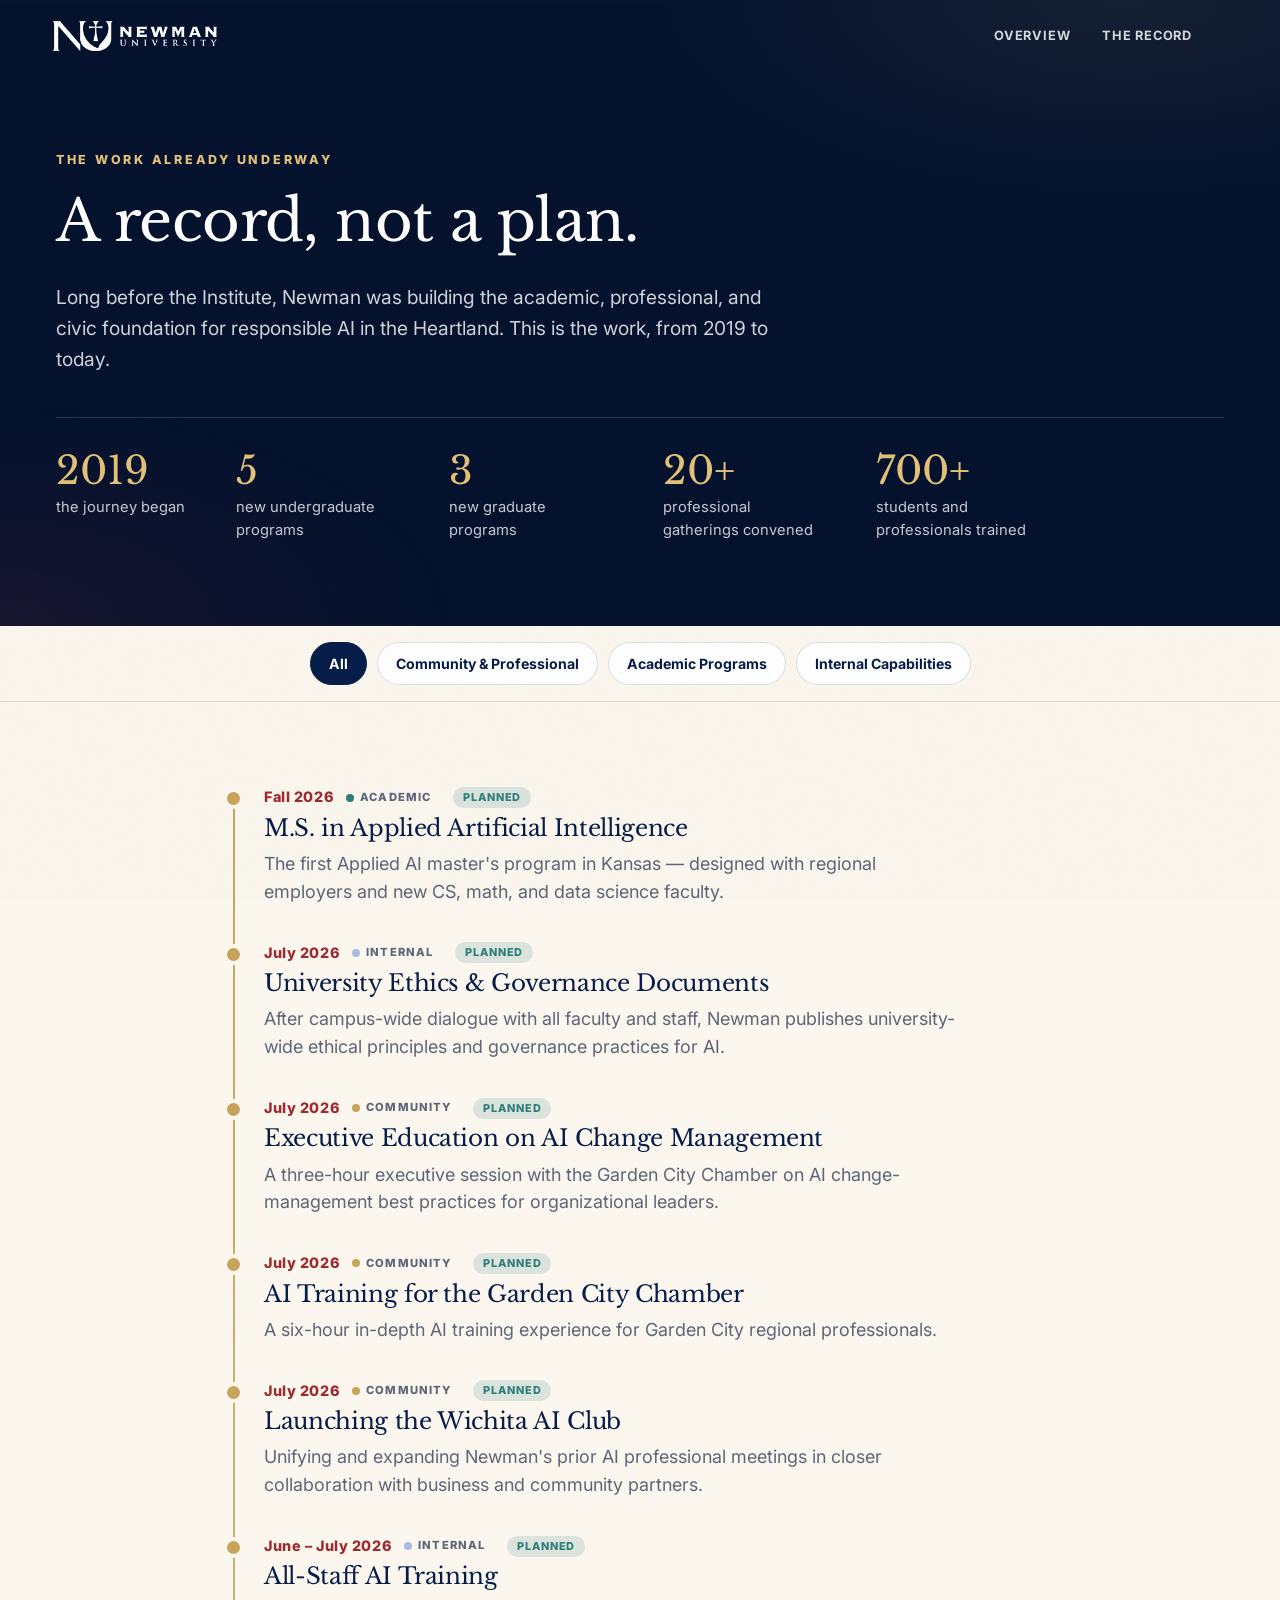
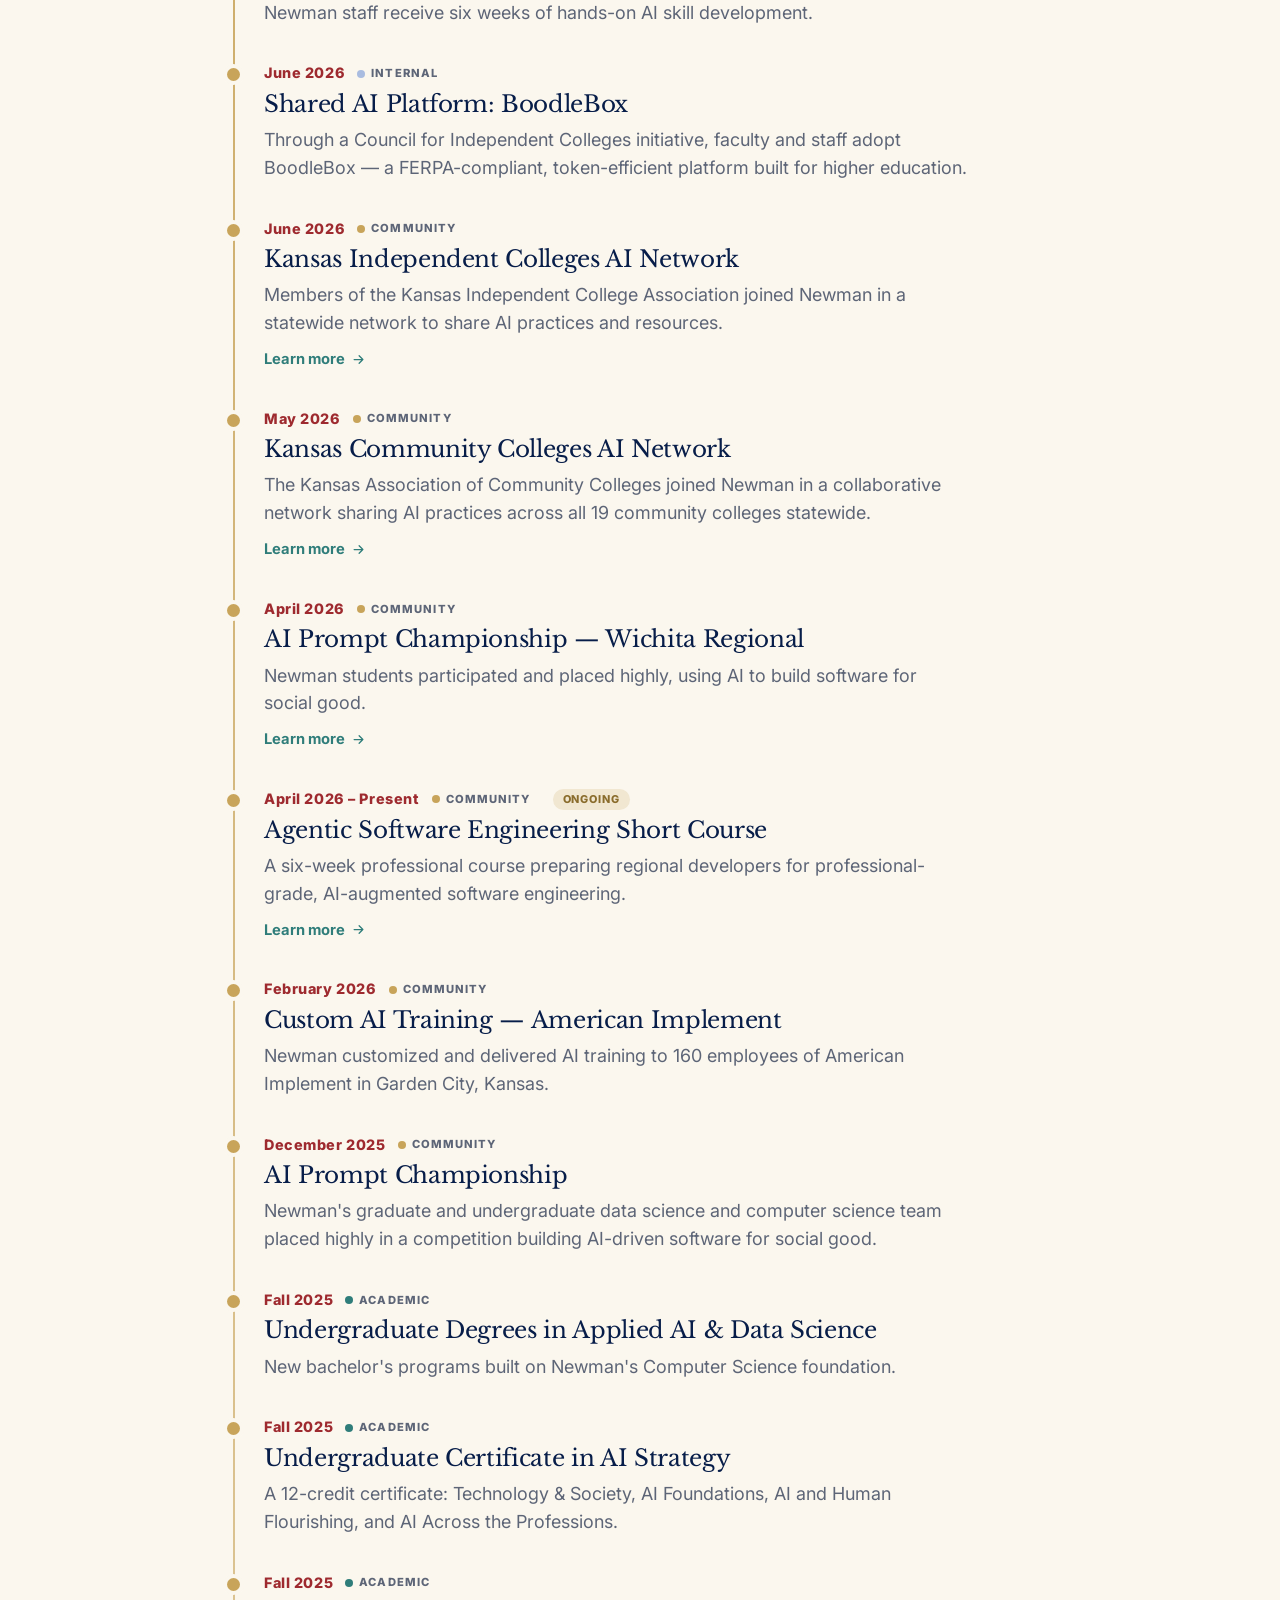
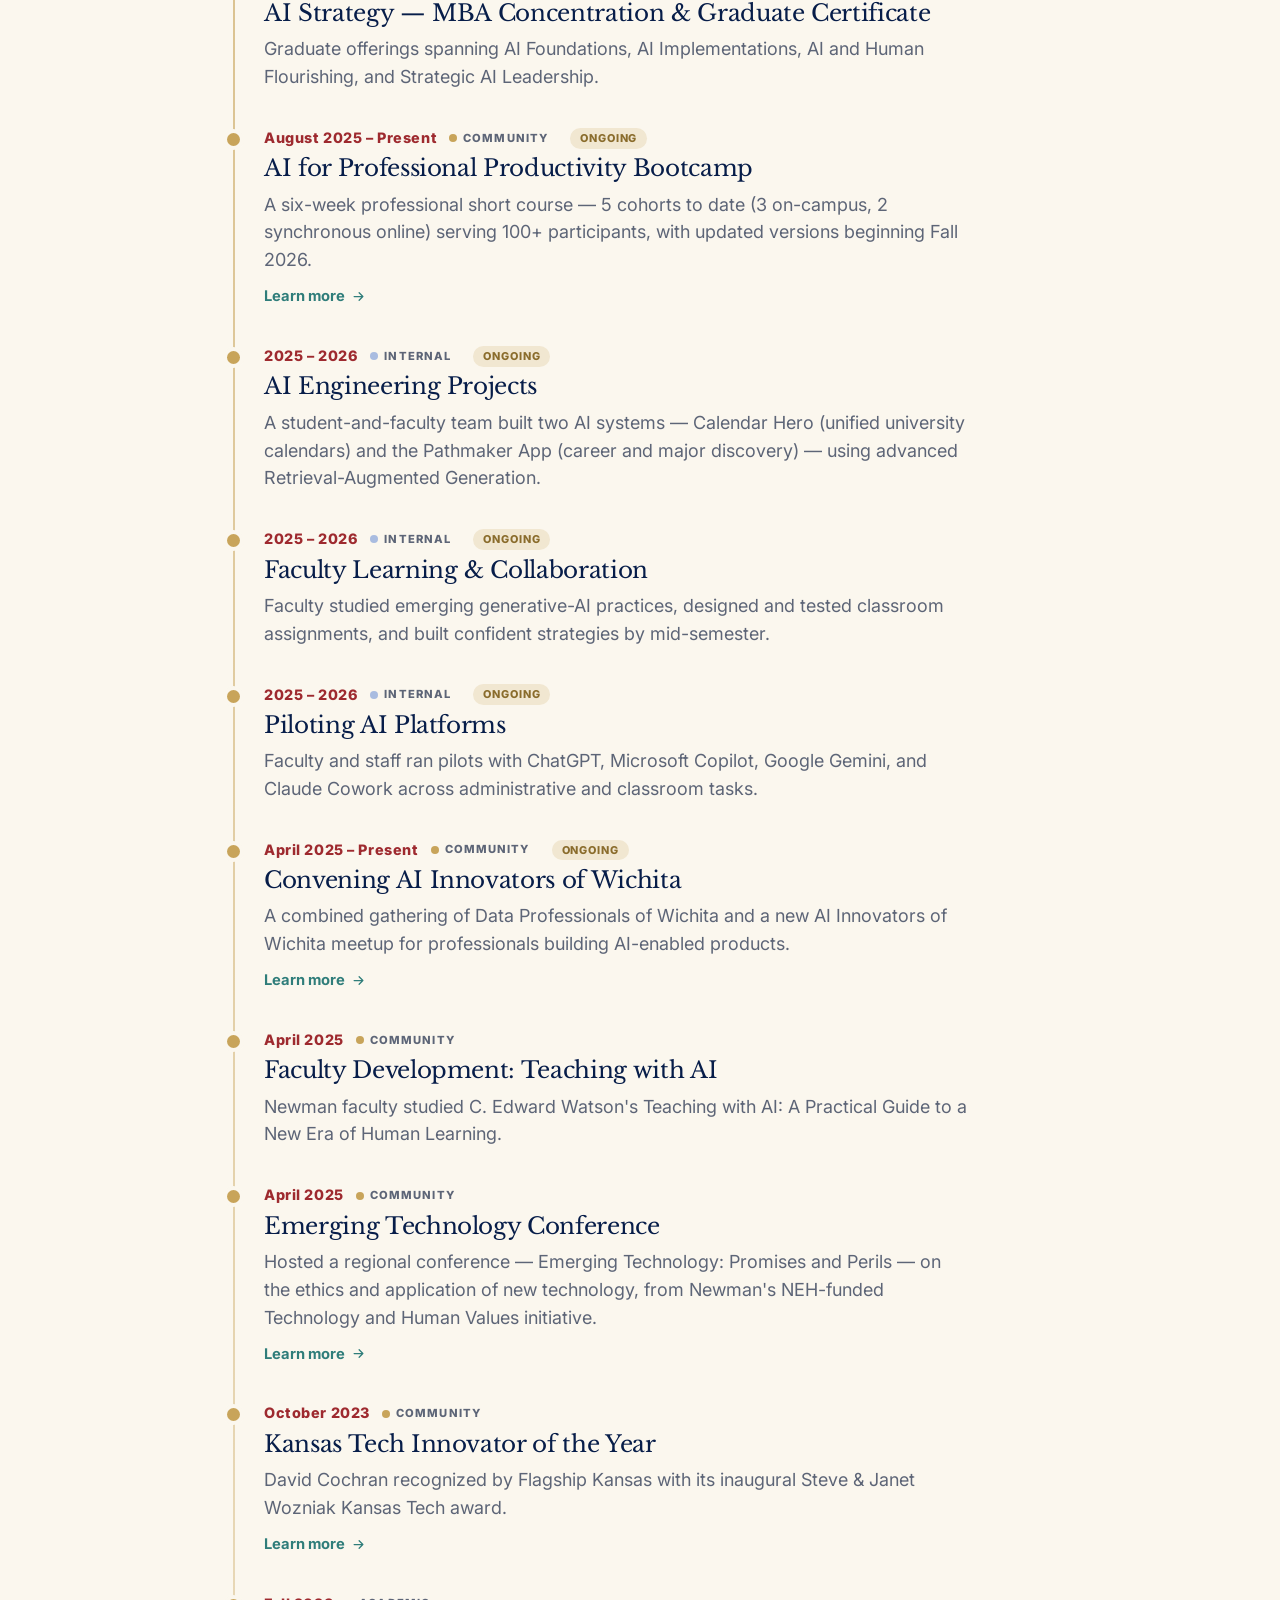
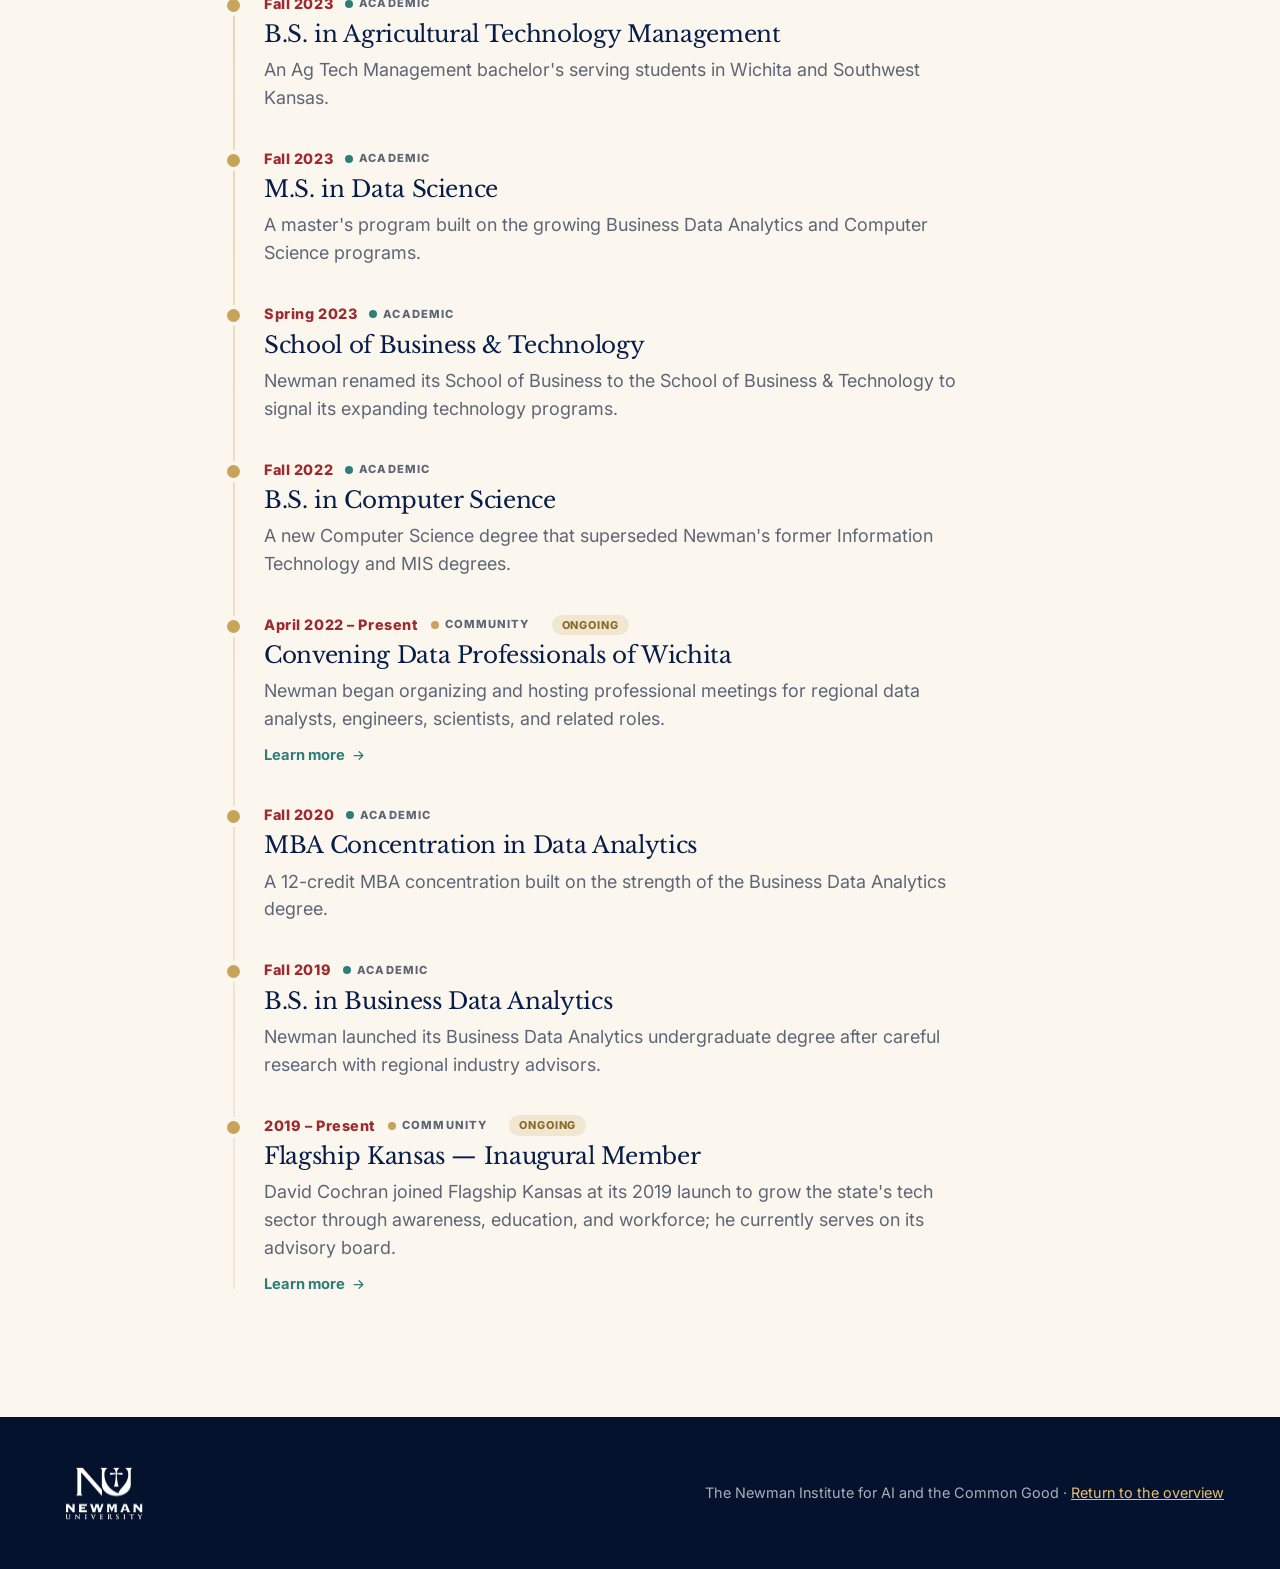
==== commit 8a39d9a5: "Update record statistics in the-record.html" ====
--- a/the-record.html
+++ b/the-record.html
@@ -38,10 +38,10 @@
         <p class="lead light reveal">Long before the Institute, Newman was building the academic, professional, and civic foundation for responsible AI in the Heartland. This is the work, from 2019 to today.</p>
         <div class="record-stats reveal">
           <div class="record-stat"><b>2019</b><span>the journey began</span></div>
-          <div class="record-stat"><b>5</b><span>bootcamp cohorts delivered</span></div>
-          <div class="record-stat"><b>100+</b><span>professionals trained</span></div>
-          <div class="record-stat"><b>160</b><span>trained at American Implement</span></div>
-          <div class="record-stat"><b>19</b><span>community colleges in the AI network</span></div>
+          <div class="record-stat"><b>5</b><span>new undergraduate programs</span></div>
+          <div class="record-stat"><b>3</b><span>new graduate programs</span></div>
+          <div class="record-stat"><b>20+</b><span>professional gatherings convened</span></div>
+          <div class="record-stat"><b>700+</b><span>students and professionals trained</span></div>
         </div>
       </div>
     </section>
@@ -259,4 +259,4 @@
   })();
   </script>
 </body>
-</html>+</html>
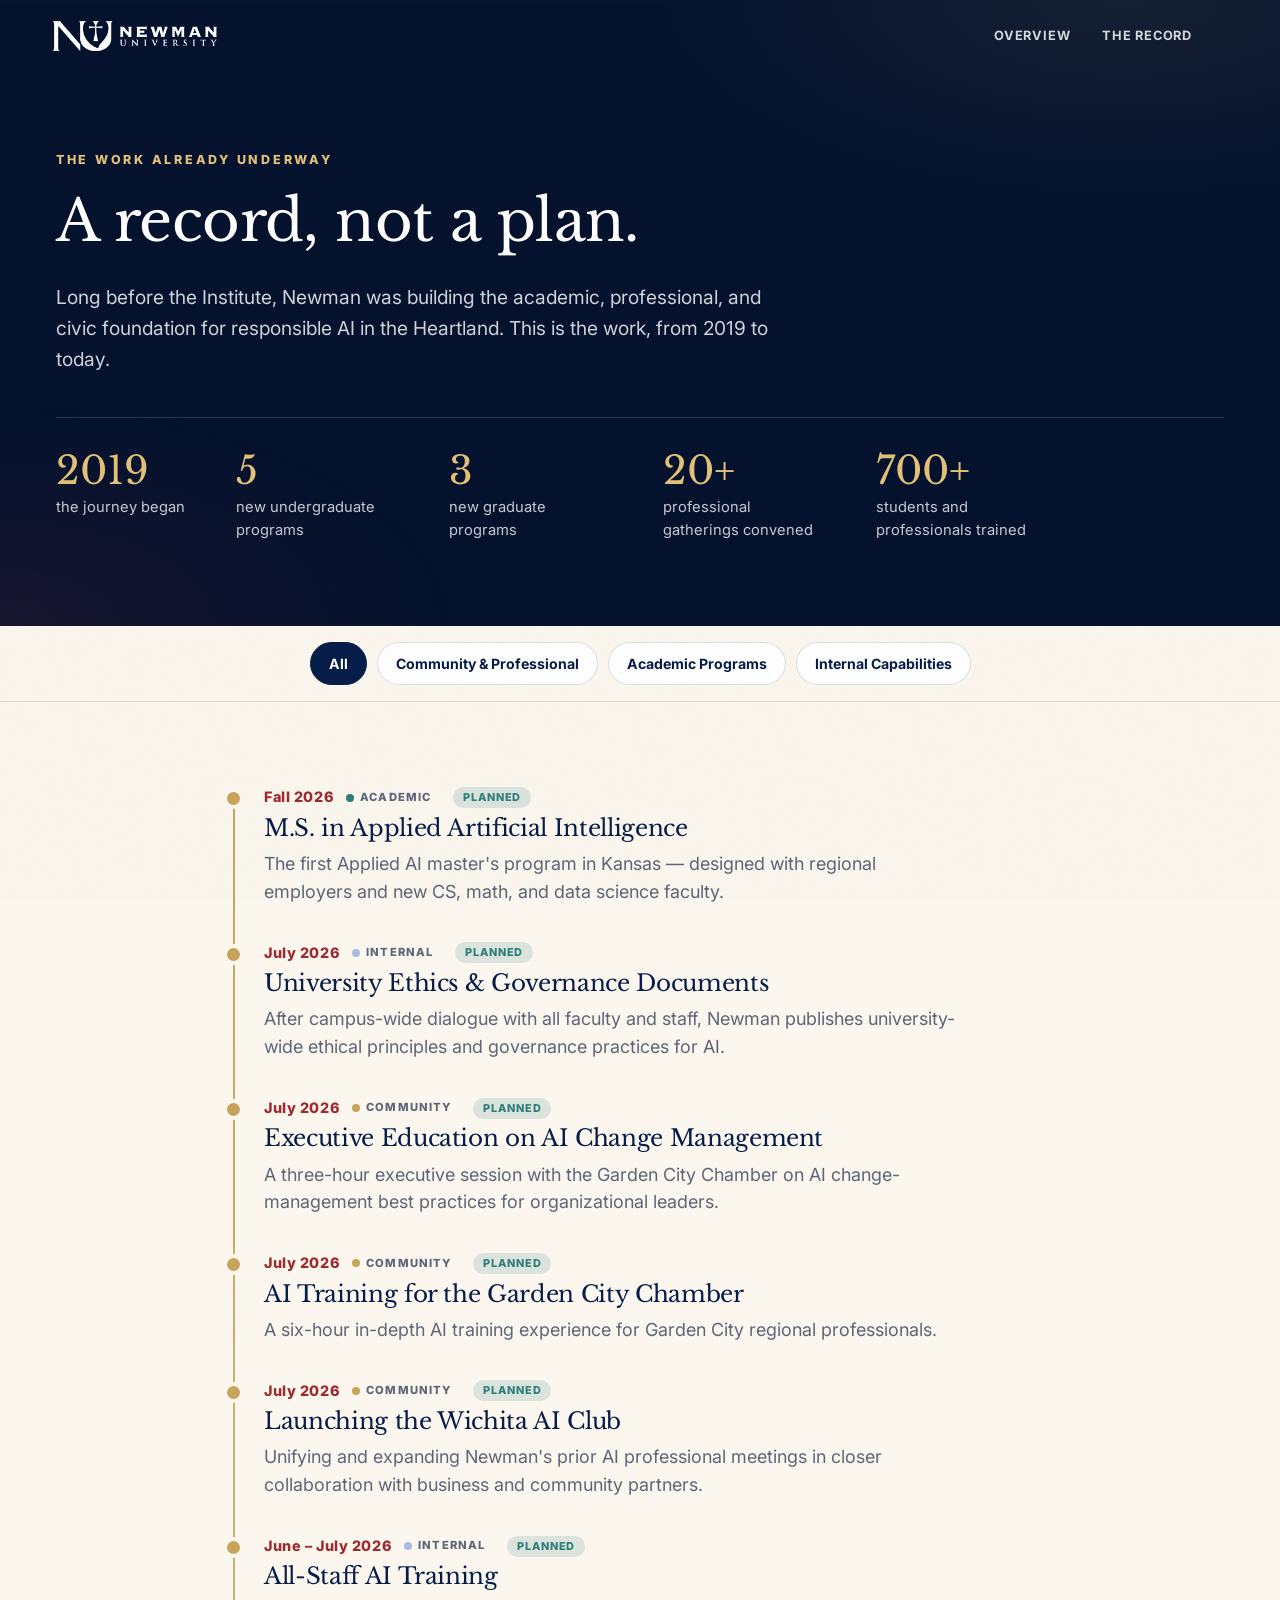
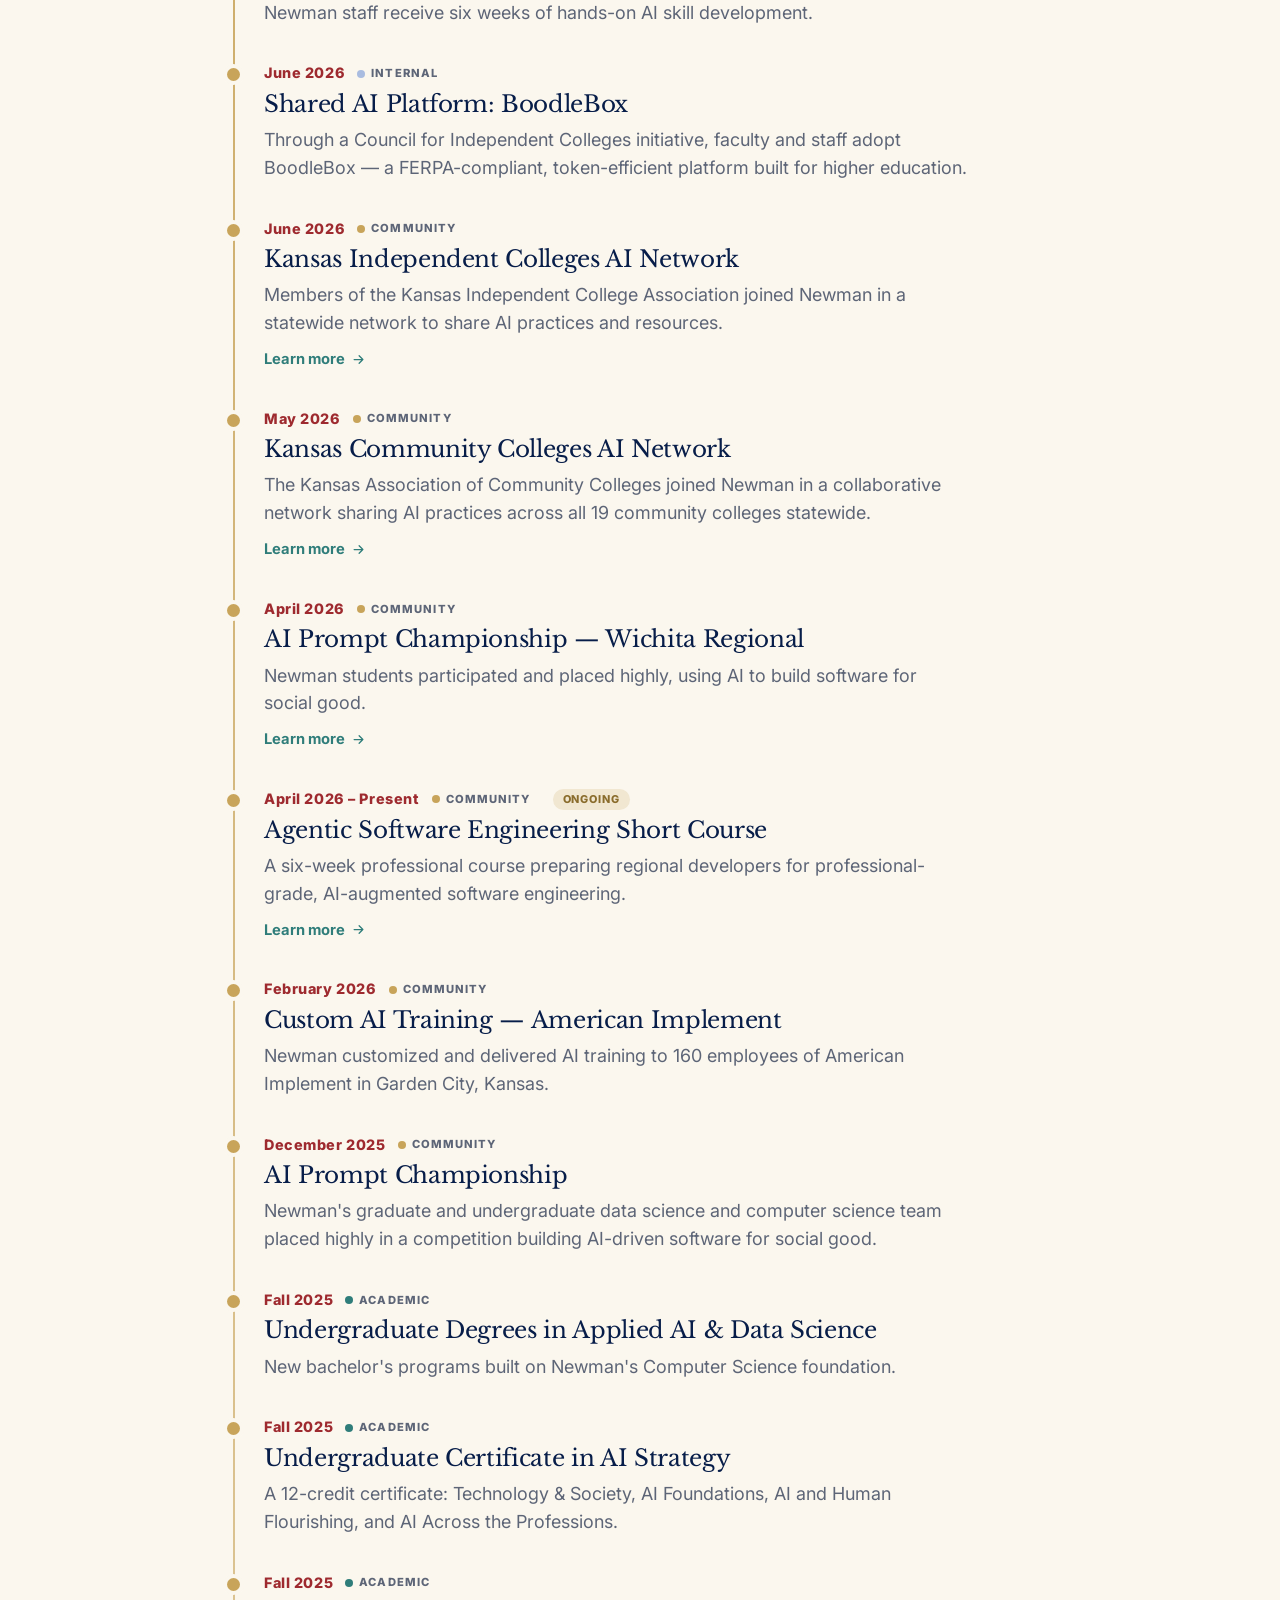
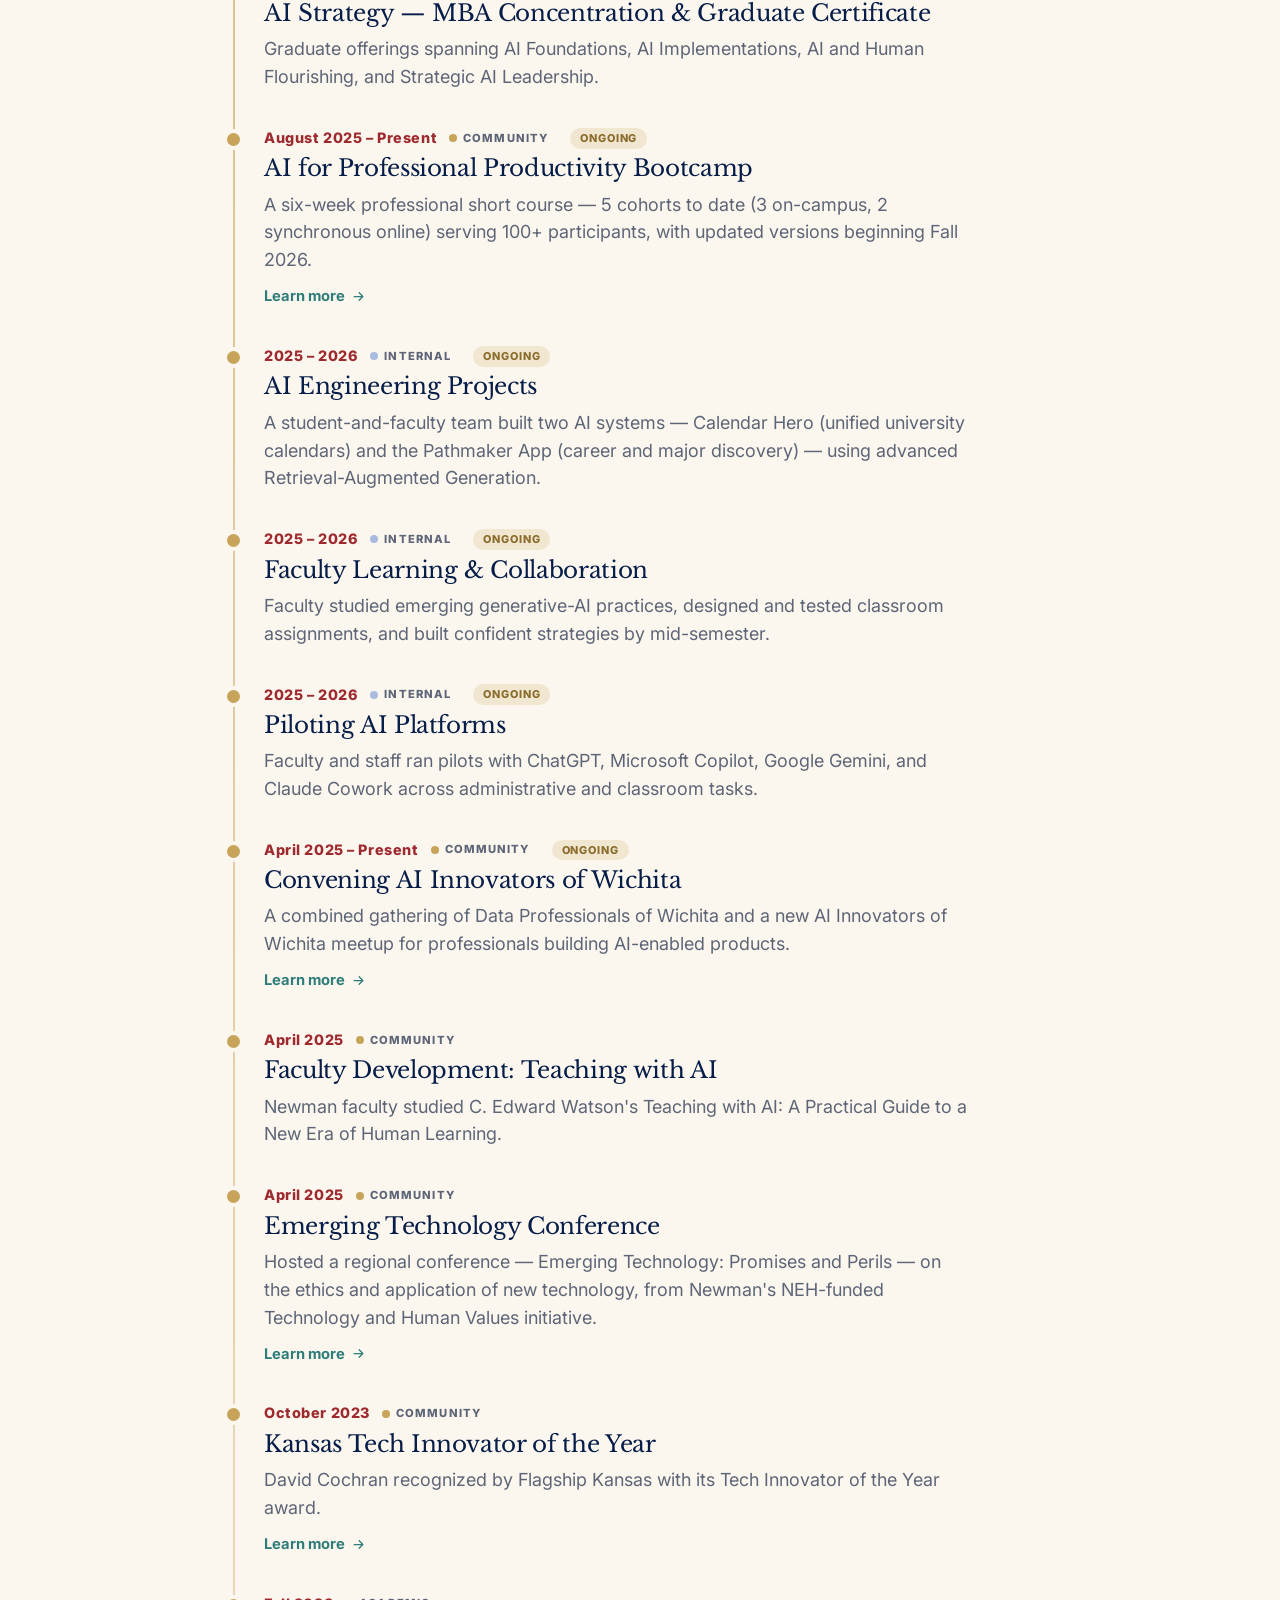
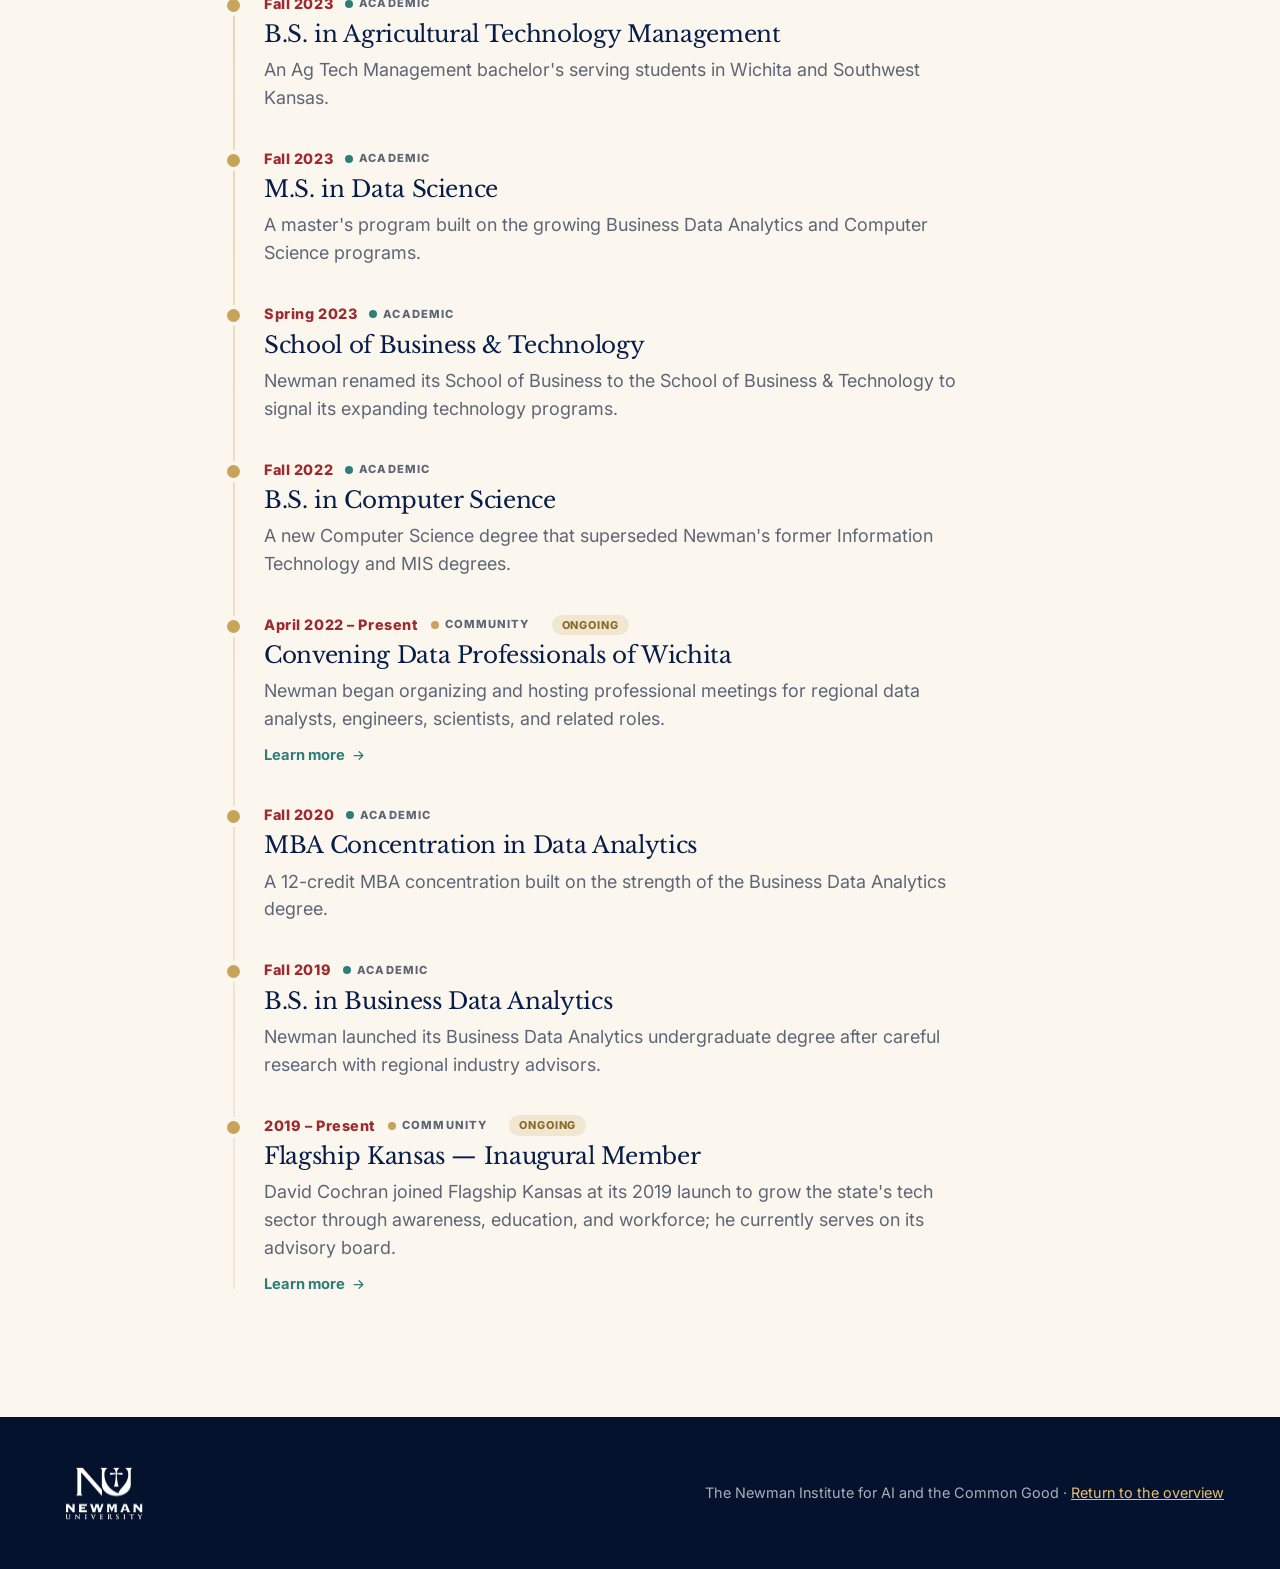
==== commit d1135be2: "Update award title for David Cochran" ====
--- a/the-record.html
+++ b/the-record.html
@@ -180,7 +180,7 @@
         <li class="tl-item" data-track="community">
           <span class="tl-meta"><span class="tl-date">October 2023</span><span class="tl-cat cat-community">Community</span></span>
           <h3>Kansas Tech Innovator of the Year</h3>
-          <p>David Cochran recognized by Flagship Kansas with its inaugural Steve &amp; Janet Wozniak Kansas Tech award.</p>
+          <p>David Cochran recognized by Flagship Kansas with its Tech Innovator of the Year award.</p>
             <a class="tl-link" href="https://flagshipkansas.tech/flagshipkansas-tech-unveils-first-annual-steve-janet-wozniak-kansas-tech-teacher-of-the-year-award" target="_blank" rel="noopener">Learn more <svg viewBox="0 0 24 24" width="15" height="15" aria-hidden="true"><path d="M5 12h14m0 0l-6-6m6 6l-6 6" fill="none" stroke="currentColor" stroke-width="2" stroke-linecap="round" stroke-linejoin="round"/></svg></a>
         </li>
         <li class="tl-item" data-track="academic">
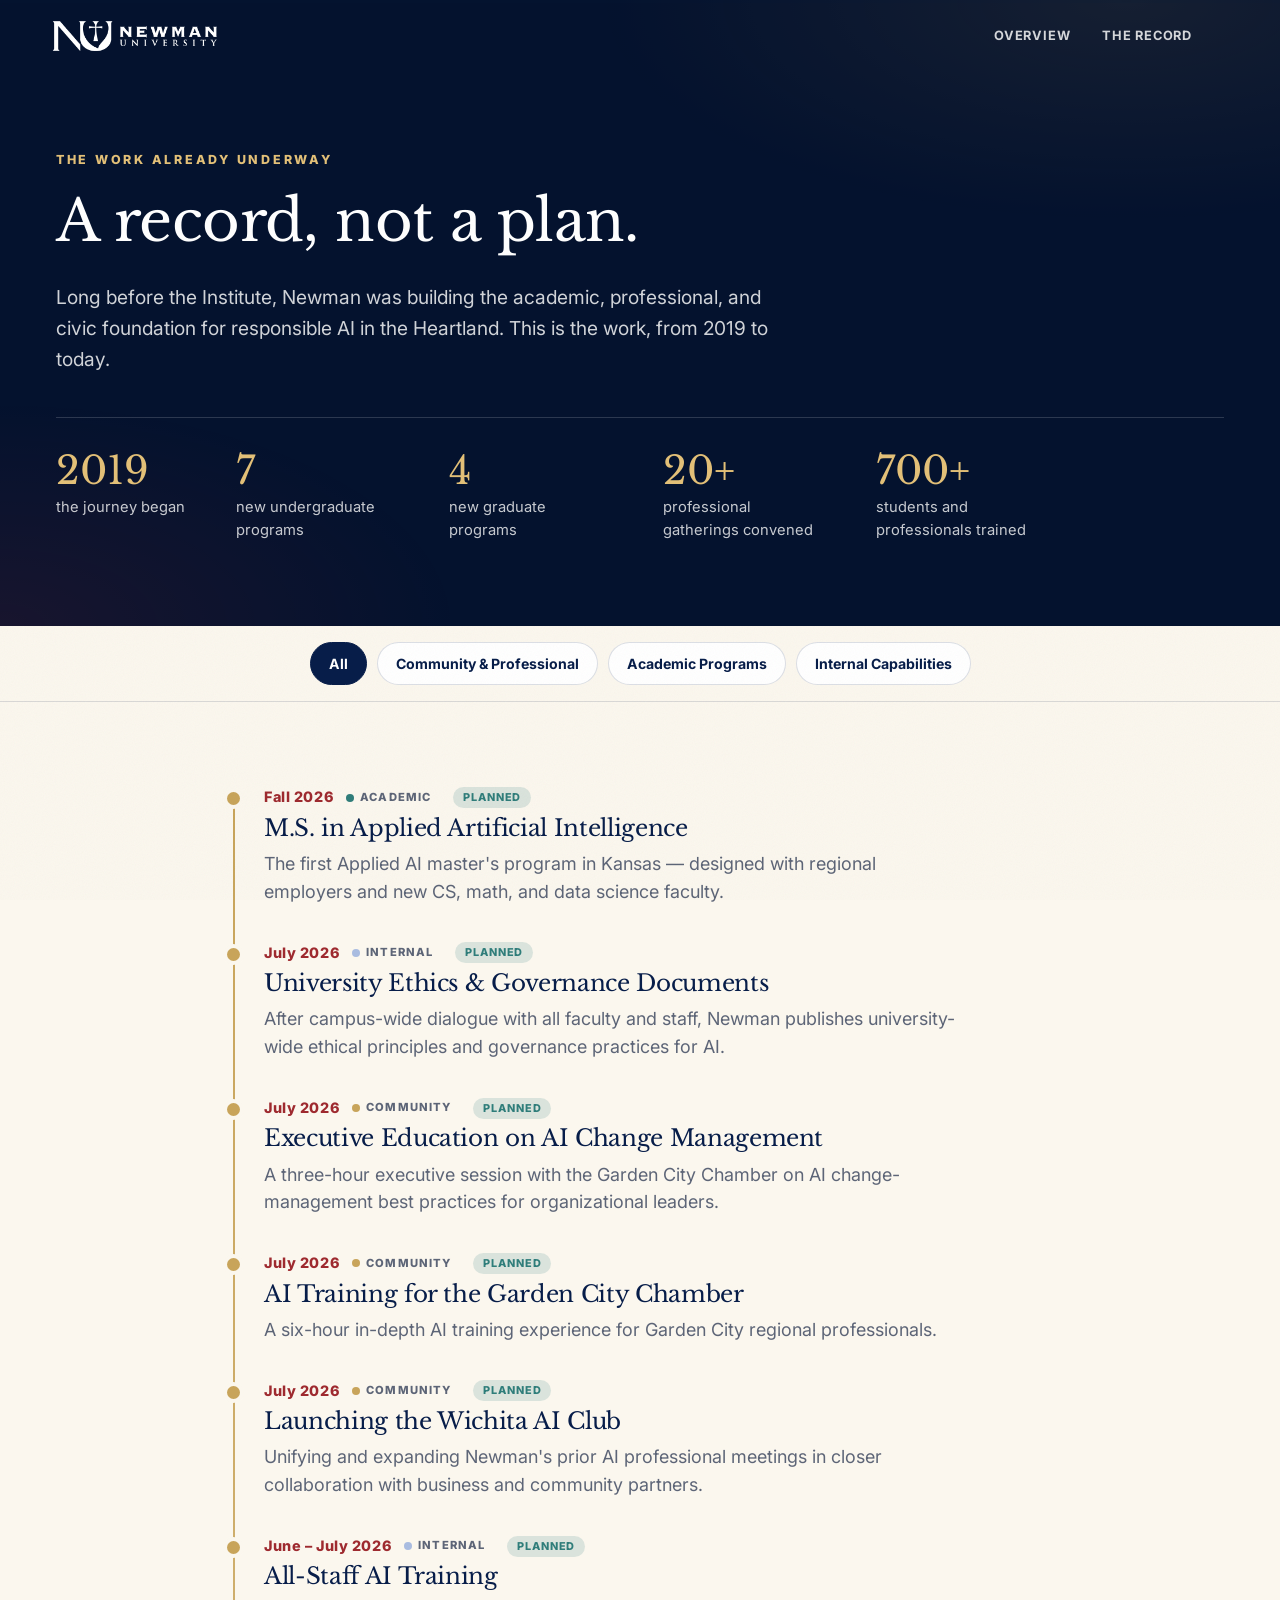
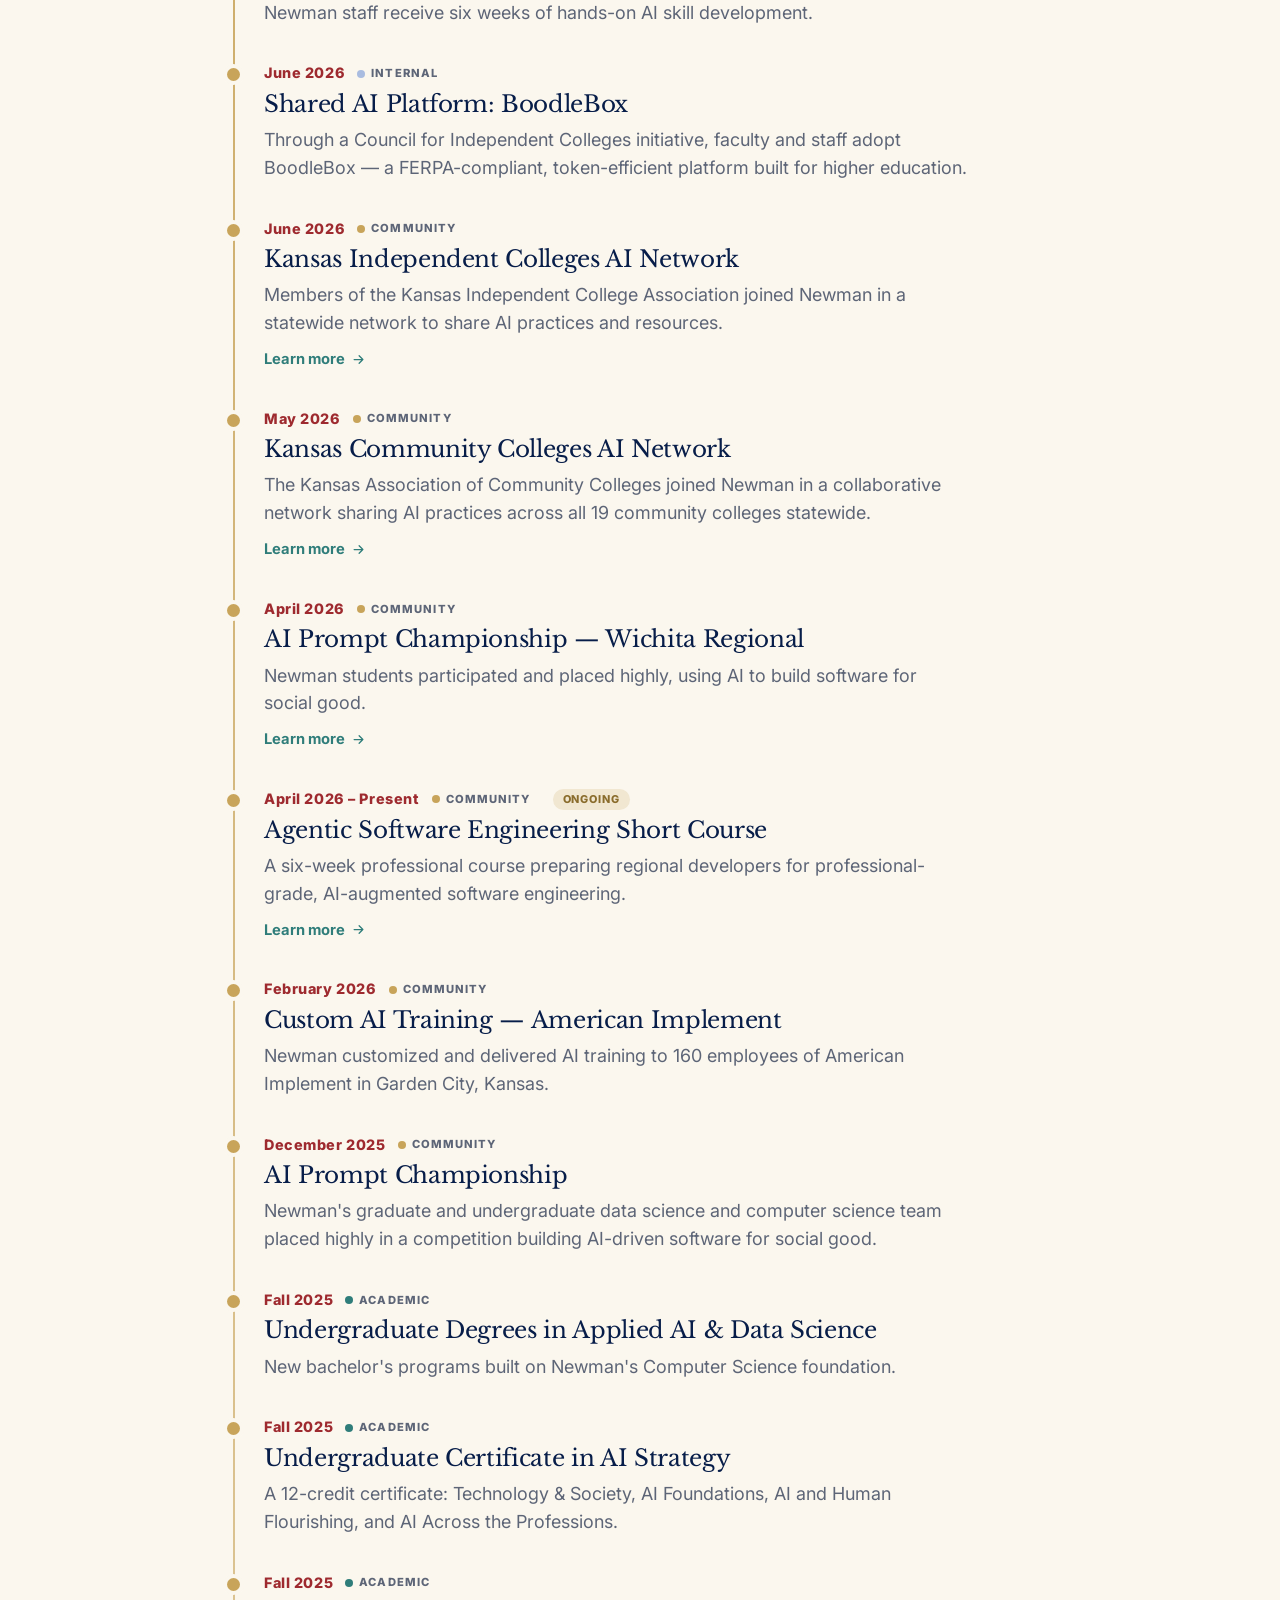
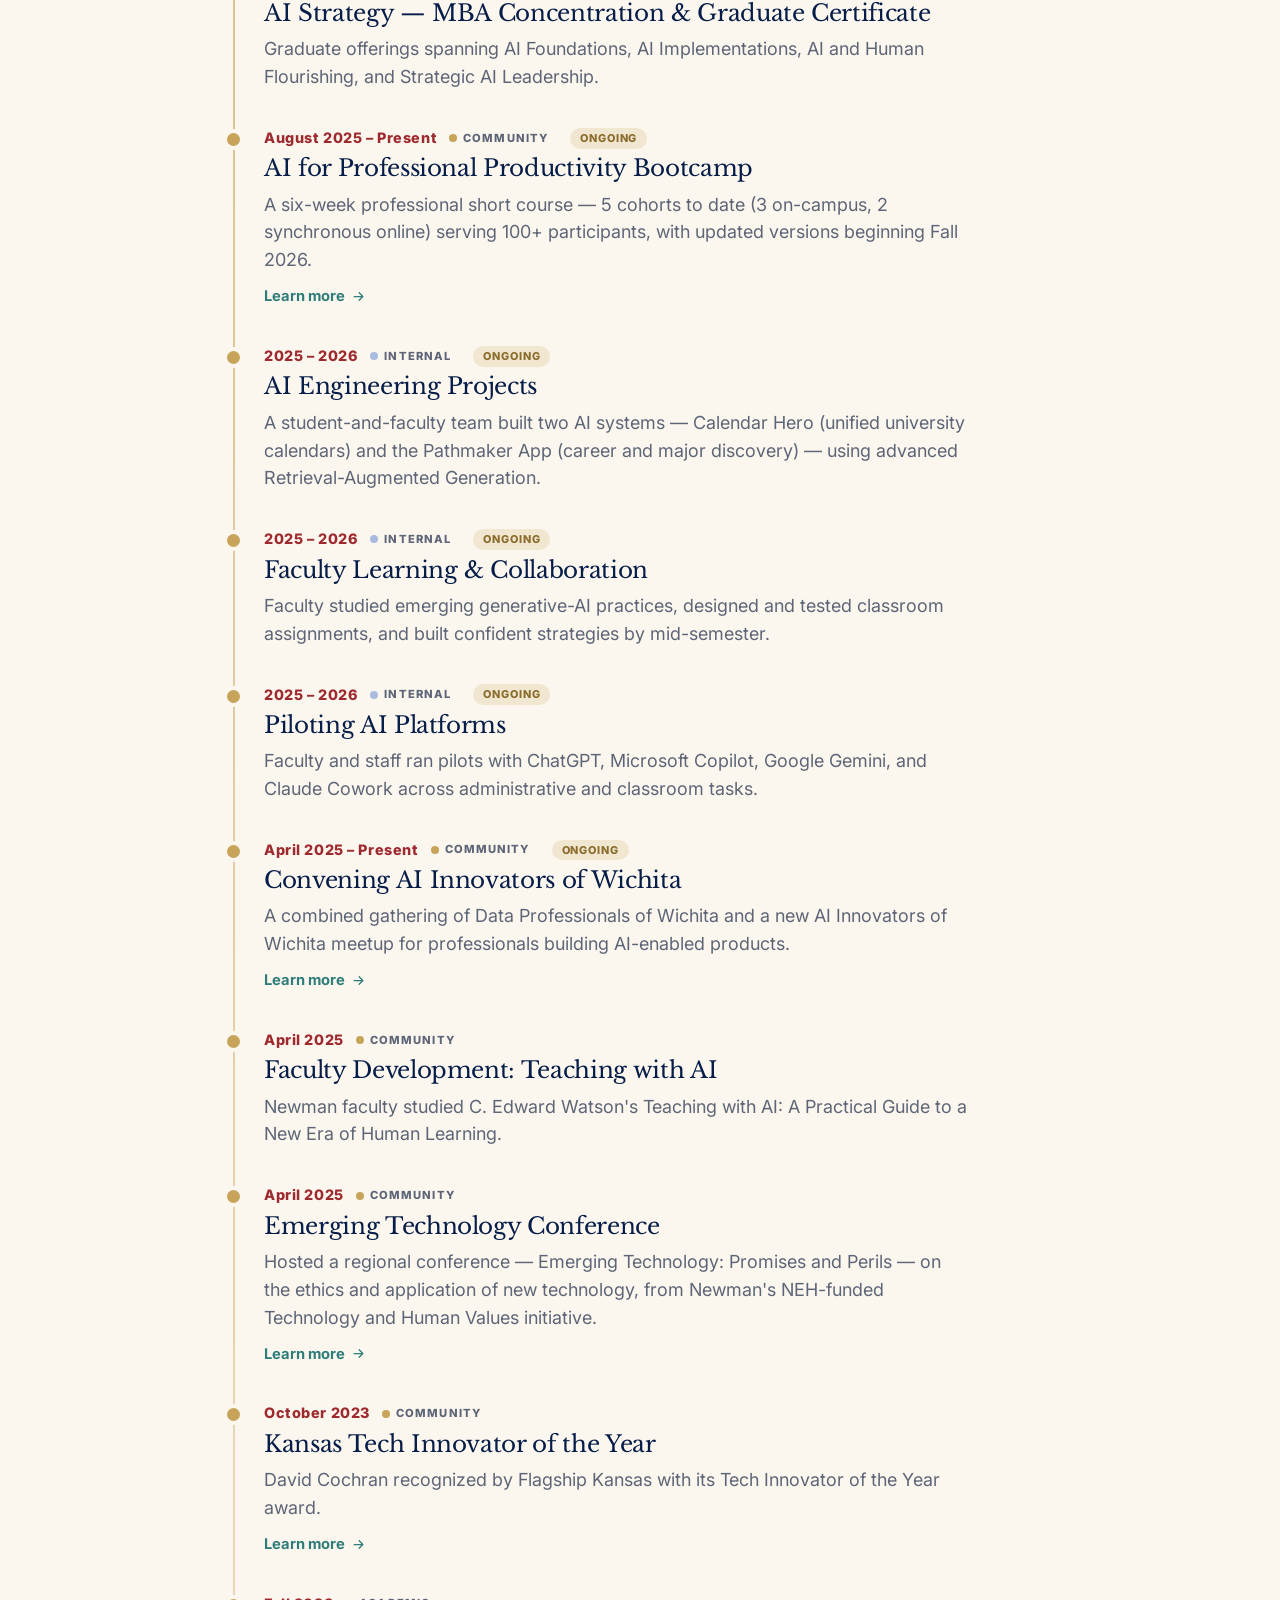
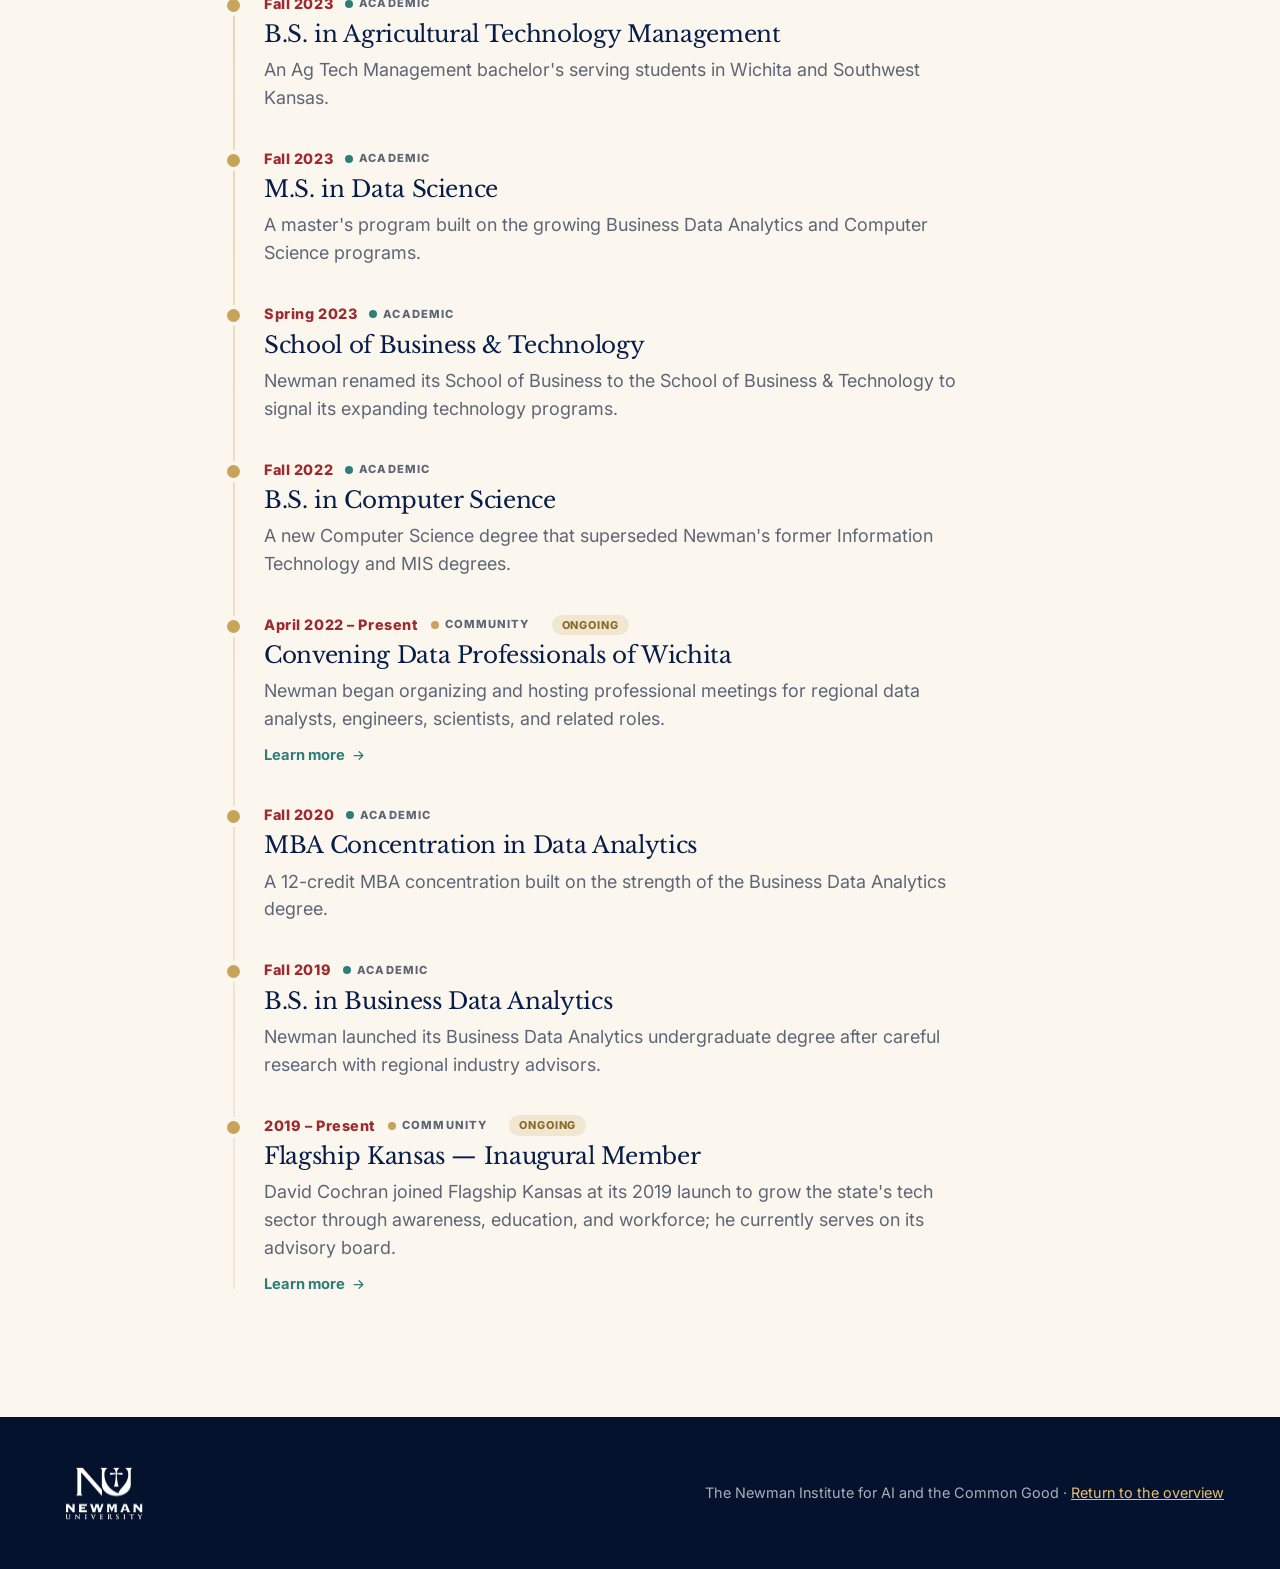
==== commit c808ff3c: "Update program counts in the record section" ====
--- a/the-record.html
+++ b/the-record.html
@@ -38,8 +38,8 @@
         <p class="lead light reveal">Long before the Institute, Newman was building the academic, professional, and civic foundation for responsible AI in the Heartland. This is the work, from 2019 to today.</p>
         <div class="record-stats reveal">
           <div class="record-stat"><b>2019</b><span>the journey began</span></div>
-          <div class="record-stat"><b>5</b><span>new undergraduate programs</span></div>
-          <div class="record-stat"><b>3</b><span>new graduate programs</span></div>
+          <div class="record-stat"><b>7</b><span>new undergraduate programs</span></div>
+          <div class="record-stat"><b>4</b><span>new graduate programs</span></div>
           <div class="record-stat"><b>20+</b><span>professional gatherings convened</span></div>
           <div class="record-stat"><b>700+</b><span>students and professionals trained</span></div>
         </div>
